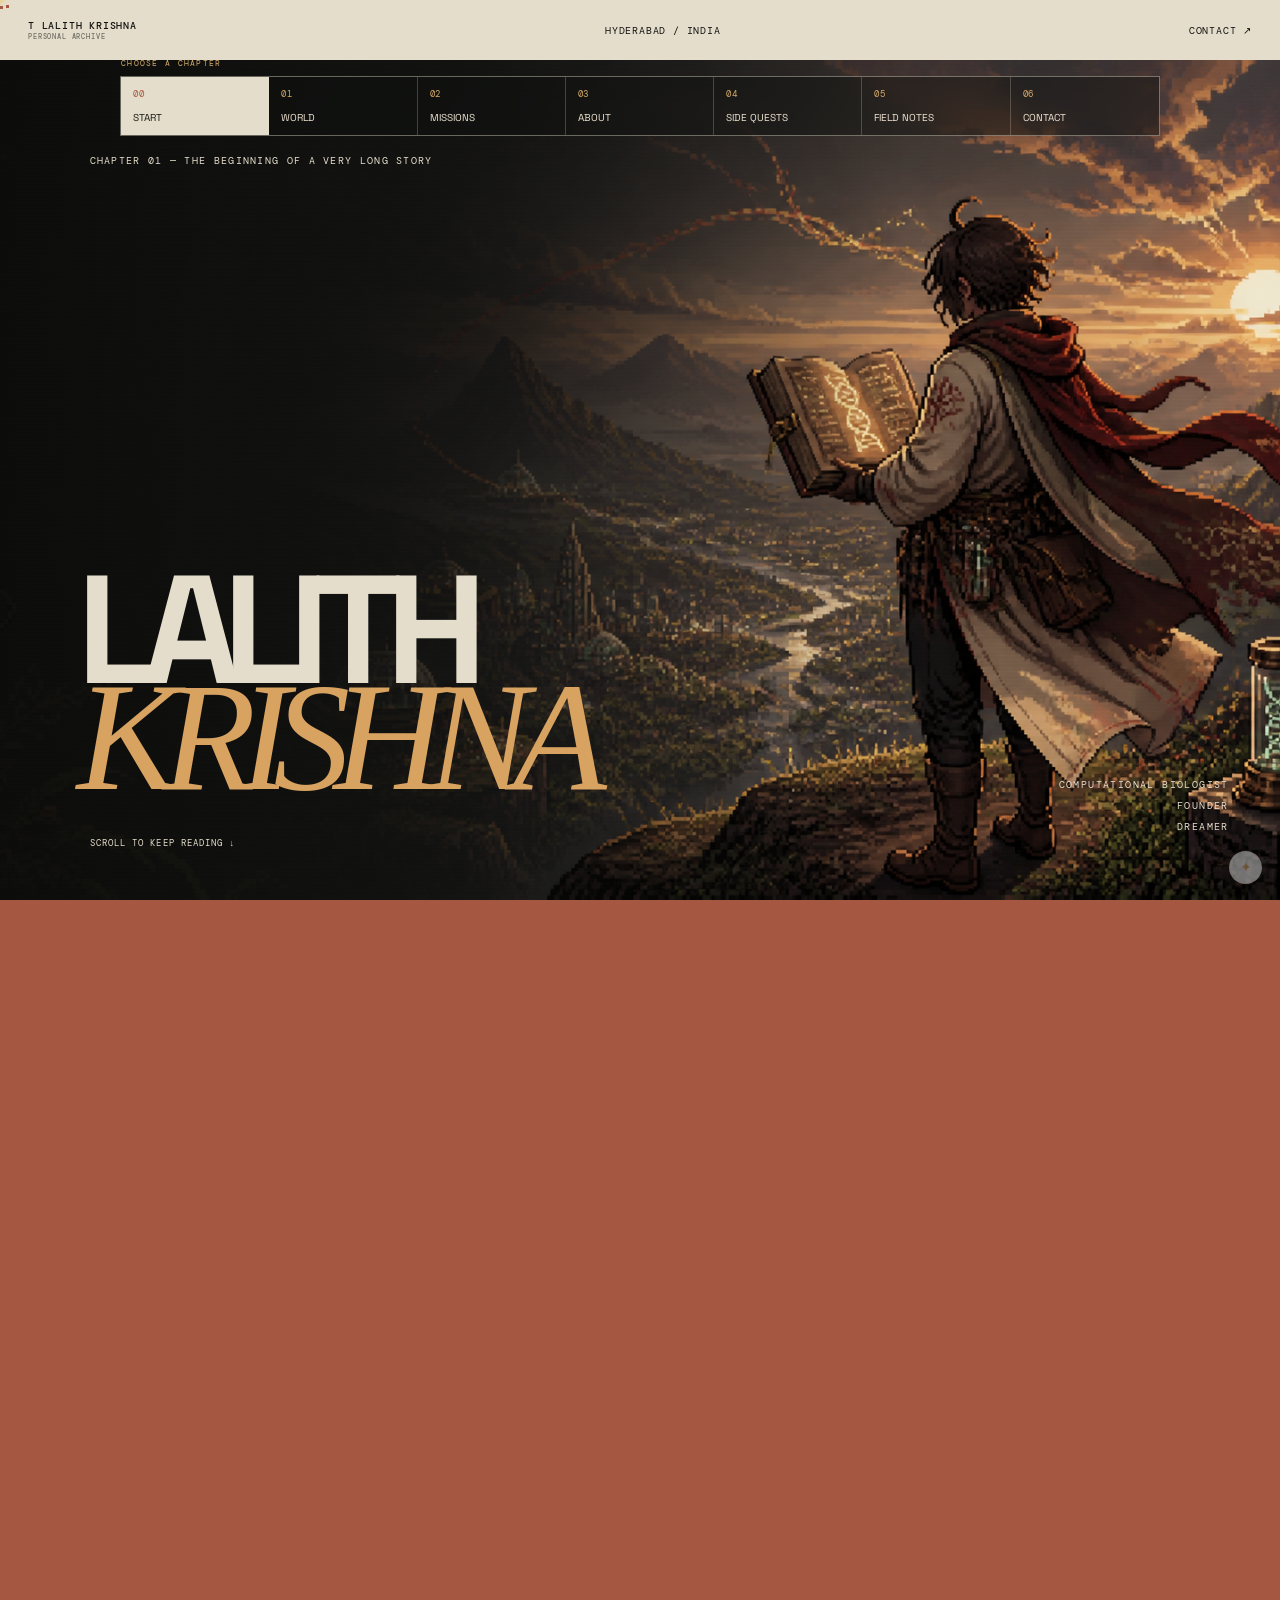
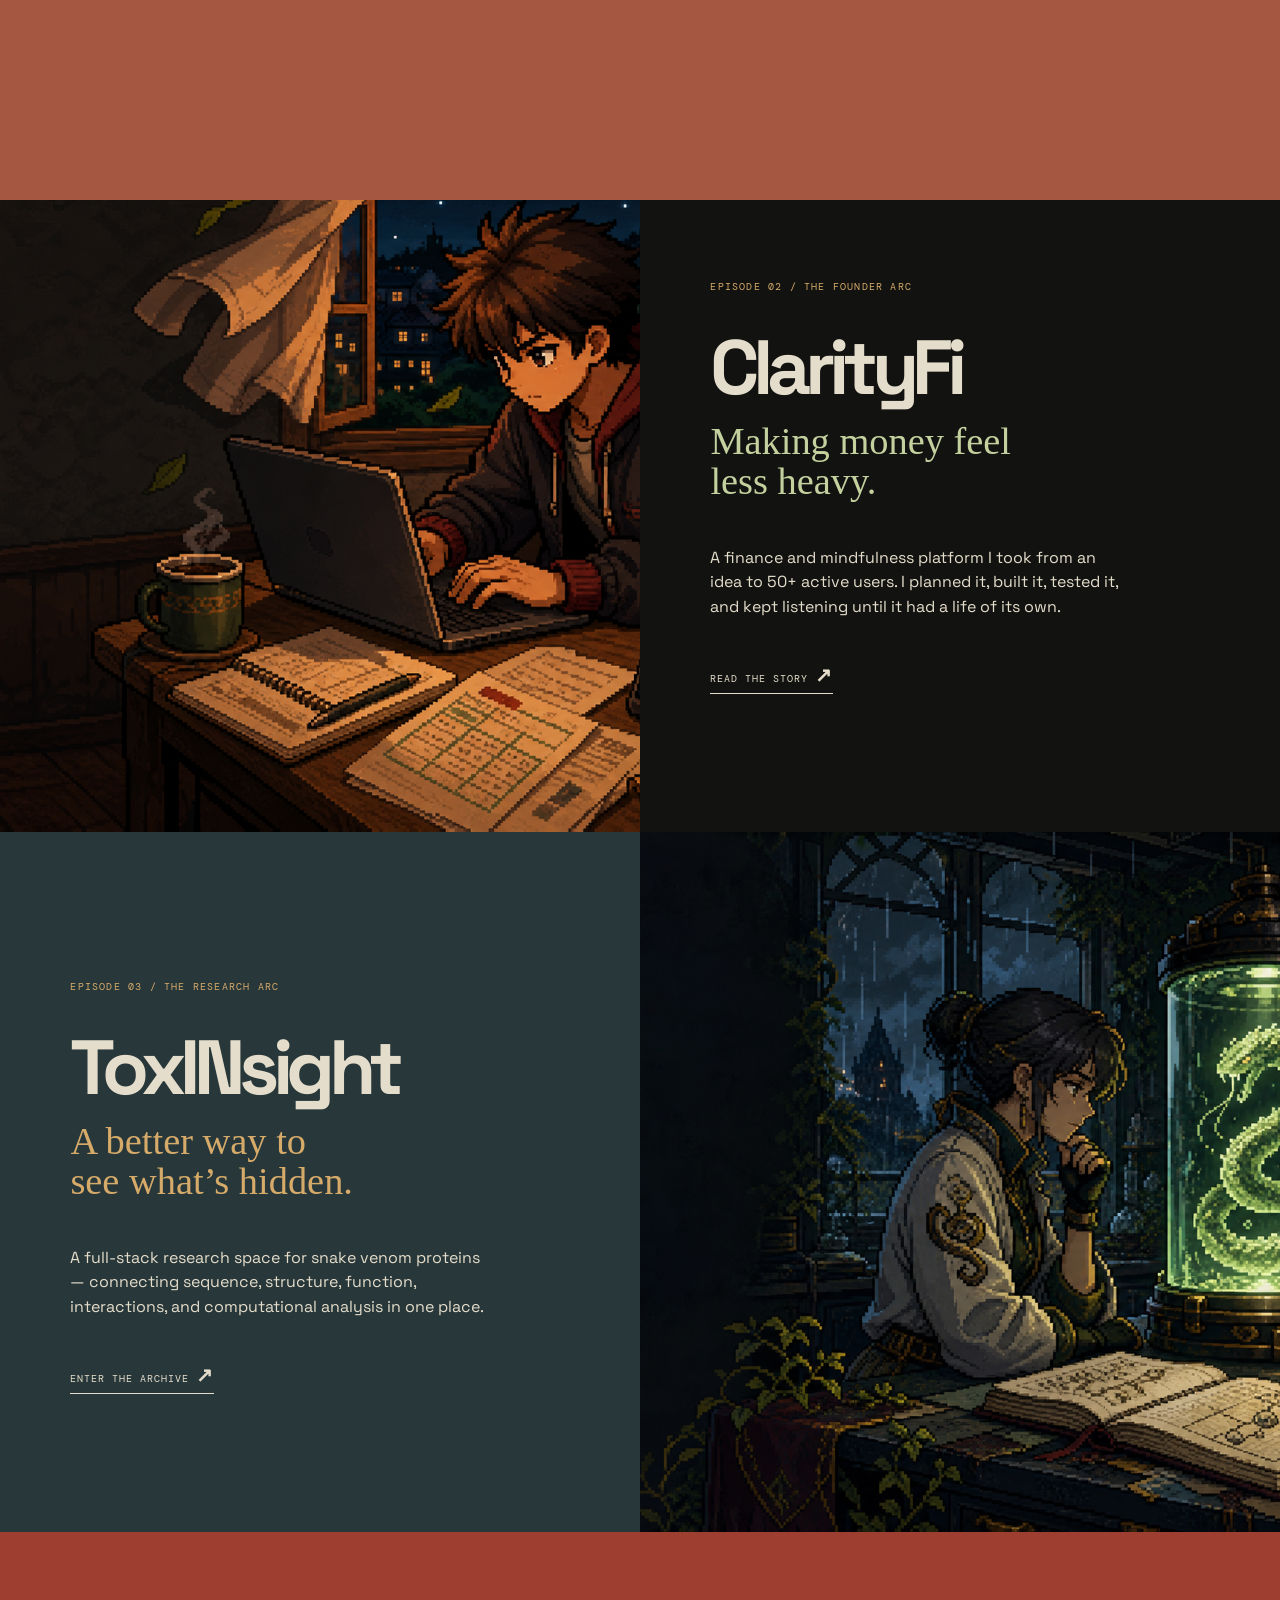
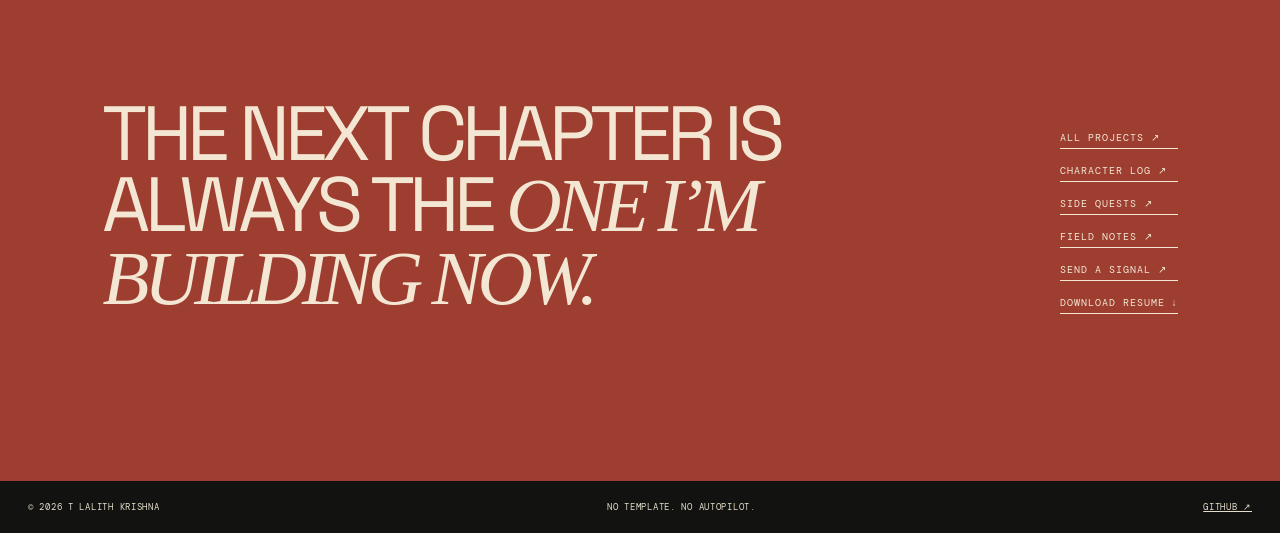
==== index.html @ 2e33f91f "Fix chapter rail and mobile hero alignment" ====
<!doctype html>
<html lang="en"><head><meta charset="UTF-8" /><meta name="viewport" content="width=device-width, initial-scale=1.0" /><meta name="description" content="T Lalith Krishna — computational biologist and founder" /><title>T Lalith Krishna — Opening Credits</title><link rel="preconnect" href="https://fonts.googleapis.com"><link rel="preconnect" href="https://fonts.gstatic.com" crossorigin><link href="https://fonts.googleapis.com/css2?family=DM+Mono:wght@400;500&family=Space+Grotesk:wght@400;600;700&display=swap" rel="stylesheet"><link rel="stylesheet" href="cinema.css" /><link rel="stylesheet" href="experience.css" /><link rel="stylesheet" href="signal-cursor.css" /><link rel="stylesheet" href="chapter-rail.css" /><link rel="stylesheet" href="chapter-rail-world.css" /><link rel="stylesheet" href="alignment-fix.css" /></head><body>
<header class="top"><a href="index.html" class="name">T LALITH KRISHNA<span>PERSONAL ARCHIVE</span></a><p>HYDERABAD / INDIA</p><a href="mailto:lalithkrishna747@gmail.com">CONTACT ↗</a></header><nav class="chapter-rail" aria-label="Portfolio chapters"><a class="active" href="index.html"><b>00</b><span>START</span></a><a href="world.html"><b>01</b><span>WORLD</span></a><a href="projects.html"><b>02</b><span>MISSIONS</span></a><a href="about.html"><b>03</b><span>ABOUT</span></a><a href="sidequests.html"><b>04</b><span>SIDE QUESTS</span></a><a href="field-notes.html"><b>05</b><span>FIELD NOTES</span></a><a href="contact.html"><b>06</b><span>CONTACT</span></a></nav>
<main><section class="opening"><div class="opening-image"></div><div class="grain"></div><p class="chapter">CHAPTER 01 — THE BEGINNING OF A VERY LONG STORY</p><h1>LALITH<br /><i>KRISHNA</i></h1><div class="hero-note"><span>COMPUTATIONAL BIOLOGIST</span><span>FOUNDER</span><span>DREAMER</span></div><p class="scroll">SCROLL TO KEEP READING ↓</p></section>
<section class="statement"><p class="side">THE PLOT</p><h2>I build things for<br /><i>questions that won’t<br />leave me alone.</i></h2><p class="statement-copy">Some of those questions live in a lab. Some become products. All of them start the same way: with enough curiosity to follow the thread.</p><span class="big-mark">01</span></section>
<section class="episode founder"><div class="episode-art"></div><div class="episode-copy"><p>EPISODE 02 / THE FOUNDER ARC</p><h2>ClarityFi</h2><h3>Making money feel<br />less heavy.</h3><p>A finance and mindfulness platform I took from an idea to 50+ active users. I planned it, built it, tested it, and kept listening until it had a life of its own.</p><a href="projects.html#clarityfi">READ THE STORY <b>↗</b></a></div></section>
<section class="episode research"><div class="episode-copy"><p>EPISODE 03 / THE RESEARCH ARC</p><h2>ToxINsight</h2><h3>A better way to<br />see what’s hidden.</h3><p>A full-stack research space for snake venom proteins — connecting sequence, structure, function, interactions, and computational analysis in one place.</p><a href="projects.html#toxinsight">ENTER THE ARCHIVE <b>↗</b></a></div><div class="episode-art"></div></section>
<section class="end-card"><p>THE NEXT CHAPTER IS<br />ALWAYS THE <i>ONE I’M<br />BUILDING NOW.</i></p><div><a href="projects.html">ALL PROJECTS ↗</a><a href="about.html">CHARACTER LOG ↗</a><a href="sidequests.html">SIDE QUESTS ↗</a><a href="field-notes.html">FIELD NOTES ↗</a><a href="contact.html">SEND A SIGNAL ↗</a><a href="resume.pdf" download>DOWNLOAD RESUME ↓</a></div></section>
</main><footer><span>© 2026 T LALITH KRISHNA</span><span>NO TEMPLATE. NO AUTOPILOT.</span><a href="https://github.com/lalith747" target="_blank" rel="noreferrer">GITHUB ↗</a></footer><script src="experience.js"></script><script src="signal-cursor.js"></script><script src="command.js"></script></body></html>
---- cinema.css ----
:root{--black:#121311;--cream:#e5ddcb;--red:#9d3e31;--moss:#7e9365}*{box-sizing:border-box}html{scroll-behavior:smooth}body{margin:0;background:var(--cream);color:var(--black);font-family:"Space Grotesk",sans-serif}.top{height:60px;padding:0 28px;display:flex;align-items:center;justify-content:space-between;background:var(--cream);font:10px "DM Mono";letter-spacing:.08em}.top a{color:inherit;text-decoration:none}.name{font-weight:500}.name span{display:block;font-size:7px;letter-spacing:.12em;opacity:.55}.opening{height:calc(100vh - 60px);min-height:620px;position:relative;isolation:isolate;overflow:hidden;background:var(--black);color:var(--cream)}.opening-image{position:absolute;inset:0;background:linear-gradient(90deg,rgba(11,12,10,.9) 0%,rgba(11,12,10,.58) 35%,transparent 71%),url("assets/anime-bio-quest.png") center/cover no-repeat;animation:slowZoom 20s ease-out both}.grain{position:absolute;inset:0;opacity:.26;background:repeating-linear-gradient(0deg,rgba(255,255,255,.06) 0 1px,transparent 1px 4px);mix-blend-mode:overlay}.chapter,.opening h1,.hero-note,.scroll{position:absolute;z-index:1}.chapter{top:10%;left:7%;font:10px "DM Mono";letter-spacing:.13em}.opening h1{left:6%;bottom:13%;font-size:clamp(75px,12vw,190px);line-height:.69;letter-spacing:-.11em;margin:0}.opening h1 i{font-family:Georgia,serif;font-weight:400;color:#d8a260}.hero-note{right:4%;bottom:8%;display:flex;flex-direction:column;gap:8px;text-align:right;font:10px "DM Mono";letter-spacing:.14em}.scroll{left:7%;bottom:5%;font:9px "DM Mono";letter-spacing:.12em;animation:bob 2.5s ease-in-out infinite}.statement{padding:18vw 11% 15vw;position:relative;min-height:80vh;overflow:hidden}.side{position:absolute;top:14%;left:3%;font:10px "DM Mono";letter-spacing:.12em;writing-mode:vertical-rl}.statement h2{font-size:clamp(40px,7vw,104px);line-height:.92;letter-spacing:-.08em;margin:0;max-width:1050px}.statement h2 i{font-family:Georgia,serif;font-weight:400;color:var(--red)}.statement-copy{margin:55px 0 0 45%;max-width:380px;font-size:17px;line-height:1.55}.big-mark{position:absolute;right:-3%;bottom:-12%;font:35vw Georgia,serif;color:rgba(157,62,49,.12)}.episode{display:grid;grid-template-columns:1fr 1fr;min-height:700px;background:var(--black);color:var(--cream)}.episode-art{min-height:500px;background-position:center;background-size:cover}.founder .episode-art{background-image:url("assets/clarityfi-pixel-story.png")}.research .episode-art{background-image:url("assets/toxinsight-pixel-lab.png")}.episode-copy{padding:10vw 11%;display:flex;flex-direction:column;justify-content:center}.episode-copy>p:first-child{font:10px "DM Mono";letter-spacing:.12em;color:#d6aa69}.episode-copy h2{font-size:clamp(45px,6vw,82px);letter-spacing:-.08em;margin:15px 0 5px}.episode-copy h3{font:400 clamp(24px,3vw,42px)/1.05 Georgia,serif;color:#c4d19f;margin:0 0 28px}.episode-copy>p:not(:first-child){max-width:420px;line-height:1.55}.episode-copy a{margin-top:26px;color:inherit;text-decoration:none;border-bottom:1px solid;align-self:flex-start;font:10px "DM Mono";letter-spacing:.1em;padding-bottom:5px}.episode-copy a b{font-size:20px}.research{background:#28383a}.research h3{color:#d6aa69}.end-card{padding:13vw 8%;background:var(--red);color:#f3e7d3;display:flex;justify-content:space-between;align-items:end}.end-card>p{font-size:clamp(35px,6vw,85px);line-height:.92;letter-spacing:-.07em;margin:0}.end-card i{font-family:Georgia,serif;font-weight:400}.end-card div{display:flex;flex-direction:column;gap:15px;font:10px "DM Mono";letter-spacing:.1em}.end-card a{color:inherit;text-decoration:none;border-bottom:1px solid;padding-bottom:4px}footer{padding:20px 28px;background:var(--black);color:var(--cream);display:flex;justify-content:space-between;font:9px "DM Mono";letter-spacing:.08em}footer a{color:inherit}@keyframes slowZoom{from{transform:scale(1.08)}to{transform:scale(1)}}@keyframes bob{50%{transform:translateY(8px)}}@media(max-width:700px){.top{padding:0 16px}.top p{display:none}.opening{min-height:570px}.opening-image{background-position:62% center}.chapter{top:8%;left:7%;max-width:220px;line-height:1.5}.opening h1{left:7%;bottom:19%;font-size:64px}.hero-note{left:7%;right:auto;bottom:9%;text-align:left}.scroll{display:none}.statement{padding:28vw 12% 24vw}.side{display:none}.statement-copy{margin:35px 0 0;font-size:15px}.episode{grid-template-columns:1fr}.episode.research .episode-art{grid-row:1}.episode-copy{padding:18vw 11%;min-height:450px}.episode-art{min-height:350px}.end-card{padding:20vw 11%;display:block}.end-card div{margin-top:50px}footer{gap:12px;flex-wrap:wrap;padding:20px 16px}}
---- experience.css ----
.page-enter{position:fixed;inset:0;background:#111411;color:#e9dfca;z-index:9999;display:grid;place-items:center;transition:opacity .6s ease,visibility .6s}.page-enter.done{opacity:0;visibility:hidden}.loader-copy{font:11px "DM Mono";letter-spacing:.14em;text-align:center}.loader-copy b{display:block;font:clamp(38px,6vw,80px)/1 Georgia;margin:16px;color:#d6aa69}.loader-bar{width:180px;height:2px;background:#3d463a;margin:24px auto;overflow:hidden}.loader-bar i{display:block;width:45%;height:100%;background:#d6aa69;animation:load 1.1s ease-in-out infinite}@keyframes load{from{transform:translateX(-110%)}to{transform:translateX(340%)}}.page-leave{position:fixed;inset:0;background:#a55742;z-index:9998;transform:translateY(100%);transition:transform .55s cubic-bezier(.7,0,.3,1)}.page-leave.go{transform:translateY(0)}.secret-glyph{position:fixed;right:18px;bottom:16px;width:33px;height:33px;border:1px solid rgba(229,221,203,.6);border-radius:50%;display:grid;place-items:center;font:14px Georgia;color:#d6aa69;z-index:30;opacity:.45;cursor:pointer}.hidden-route{position:fixed;inset:0;z-index:9980;background:rgba(15,18,14,.96);color:#eee3d1;display:none;place-items:center;text-align:center;padding:25px}.hidden-route.open{display:grid}.hidden-route p{font:10px "DM Mono";letter-spacing:.12em;color:#d6aa69}.hidden-route h2{font-size:clamp(36px,7vw,100px);letter-spacing:-.08em;margin:20px 0}.hidden-route a{color:inherit;font:11px "DM Mono";letter-spacing:.1em}
---- signal-cursor.css ----
@media(min-width:760px){html,body,body *{cursor:none!important}.signal-cursor{position:fixed;width:18px;height:18px;left:0;top:0;z-index:10050;pointer-events:none;transform:translate(-50%,-50%);transition:width .18s,height .18s}.signal-cursor b{position:absolute;left:50%;top:50%;width:7px;height:7px;background:#e8d49d;transform:translate(-50%,-50%) rotate(45deg);box-shadow:0 0 9px rgba(232,212,157,.7)}.signal-cursor i{position:absolute;width:3px;height:3px;background:#a55742;animation:orbit 1.8s linear infinite}.signal-cursor i:nth-child(2){top:0;left:50%}.signal-cursor i:nth-child(3){bottom:1px;right:0;animation-delay:-.45s}.signal-cursor i:nth-child(4){bottom:0;left:50%;animation-delay:-.9s}.signal-cursor i:nth-child(5){top:50%;left:0;animation-delay:-1.35s}.signal-cursor.link{width:38px;height:38px}.signal-cursor.link b{background:#a55742;box-shadow:0 0 14px rgba(165,87,66,.8)}.signal-trail{position:fixed;width:3px;height:3px;background:#d6aa69;pointer-events:none;z-index:10049;transform:translate(-50%,-50%);animation:fade .45s linear forwards}@keyframes orbit{50%{transform:translate(5px,5px) rotate(180deg);background:#e8d49d}}@keyframes fade{to{opacity:0;transform:translate(-50%,-50%) scale(3)}}}
---- chapter-rail.css ----
.chapter-rail{position:absolute;z-index:10;top:76px;left:50%;transform:translateX(-50%);width:min(920px,88vw);display:grid;grid-template-columns:repeat(6,1fr);border:1px solid rgba(229,221,203,.42);background:rgba(16,18,15,.48);backdrop-filter:blur(12px)}.chapter-rail a{min-height:58px;padding:11px 12px;color:#eee3d1;text-decoration:none;border-right:1px solid rgba(229,221,203,.24);font:9px "DM Mono";letter-spacing:.07em;display:flex;flex-direction:column;justify-content:space-between;transition:background .2s,color .2s}.chapter-rail a:last-child{border-right:0}.chapter-rail b{font-weight:400;color:#d6aa69}.chapter-rail span{font:10px "Space Grotesk";letter-spacing:0}.chapter-rail a:hover,.chapter-rail a.active{background:#e5ddcb;color:#171916}.chapter-rail a:hover b,.chapter-rail a.active b{color:#a55742}.chapter-rail:before{content:"CHOOSE A CHAPTER";position:absolute;top:-19px;left:0;font:8px "DM Mono";letter-spacing:.16em;color:#d6aa69}@media(max-width:720px){.chapter-rail{position:relative;top:auto;left:auto;transform:none;width:100%;grid-template-columns:repeat(3,1fr);background:#151813;border-left:0;border-right:0}.chapter-rail:before{display:none}.chapter-rail a{min-height:52px;padding:9px;border-bottom:1px solid rgba(229,221,203,.24)}.chapter-rail span{font-size:9px}}
---- chapter-rail-world.css ----
.chapter-rail{width:min(1040px,91vw);grid-template-columns:repeat(7,1fr)}
@media(max-width:720px){.chapter-rail{grid-template-columns:repeat(3,1fr)}}
---- alignment-fix.css ----
/* Keeps the chapter rail and opening composition intentional at every width. */
@media(max-width:720px){.chapter-rail{grid-template-columns:repeat(3,1fr)}.chapter-rail a:last-child{grid-column:span 3;text-align:center;align-items:center;min-height:46px}.opening{height:calc(100vh - 216px);min-height:620px}.opening h1{bottom:13%;font-size:clamp(56px,17vw,74px);line-height:.72}.hero-note{bottom:4%;gap:4px}.chapter{top:11%}}
@media(min-width:721px) and (max-width:1100px){.chapter-rail{width:94vw}.chapter-rail a{padding:10px 8px}.chapter-rail span{font-size:9px}}
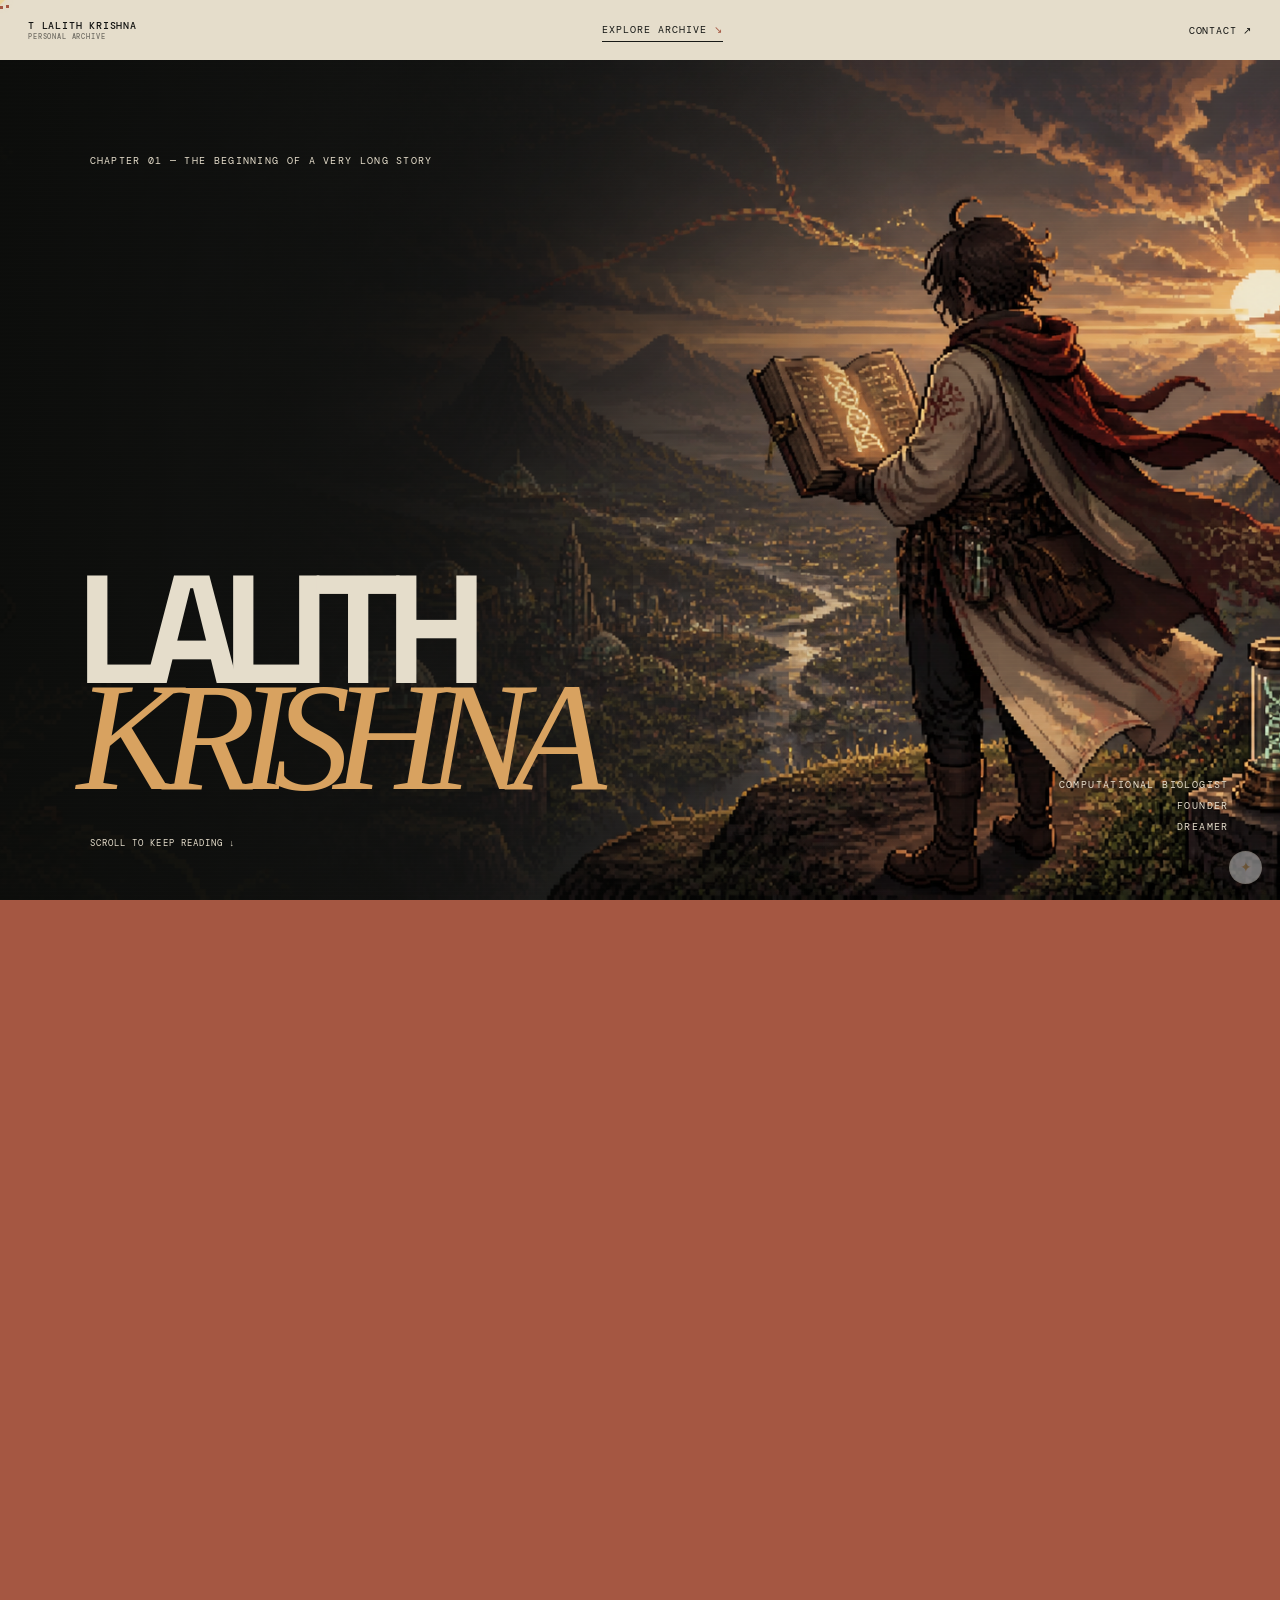
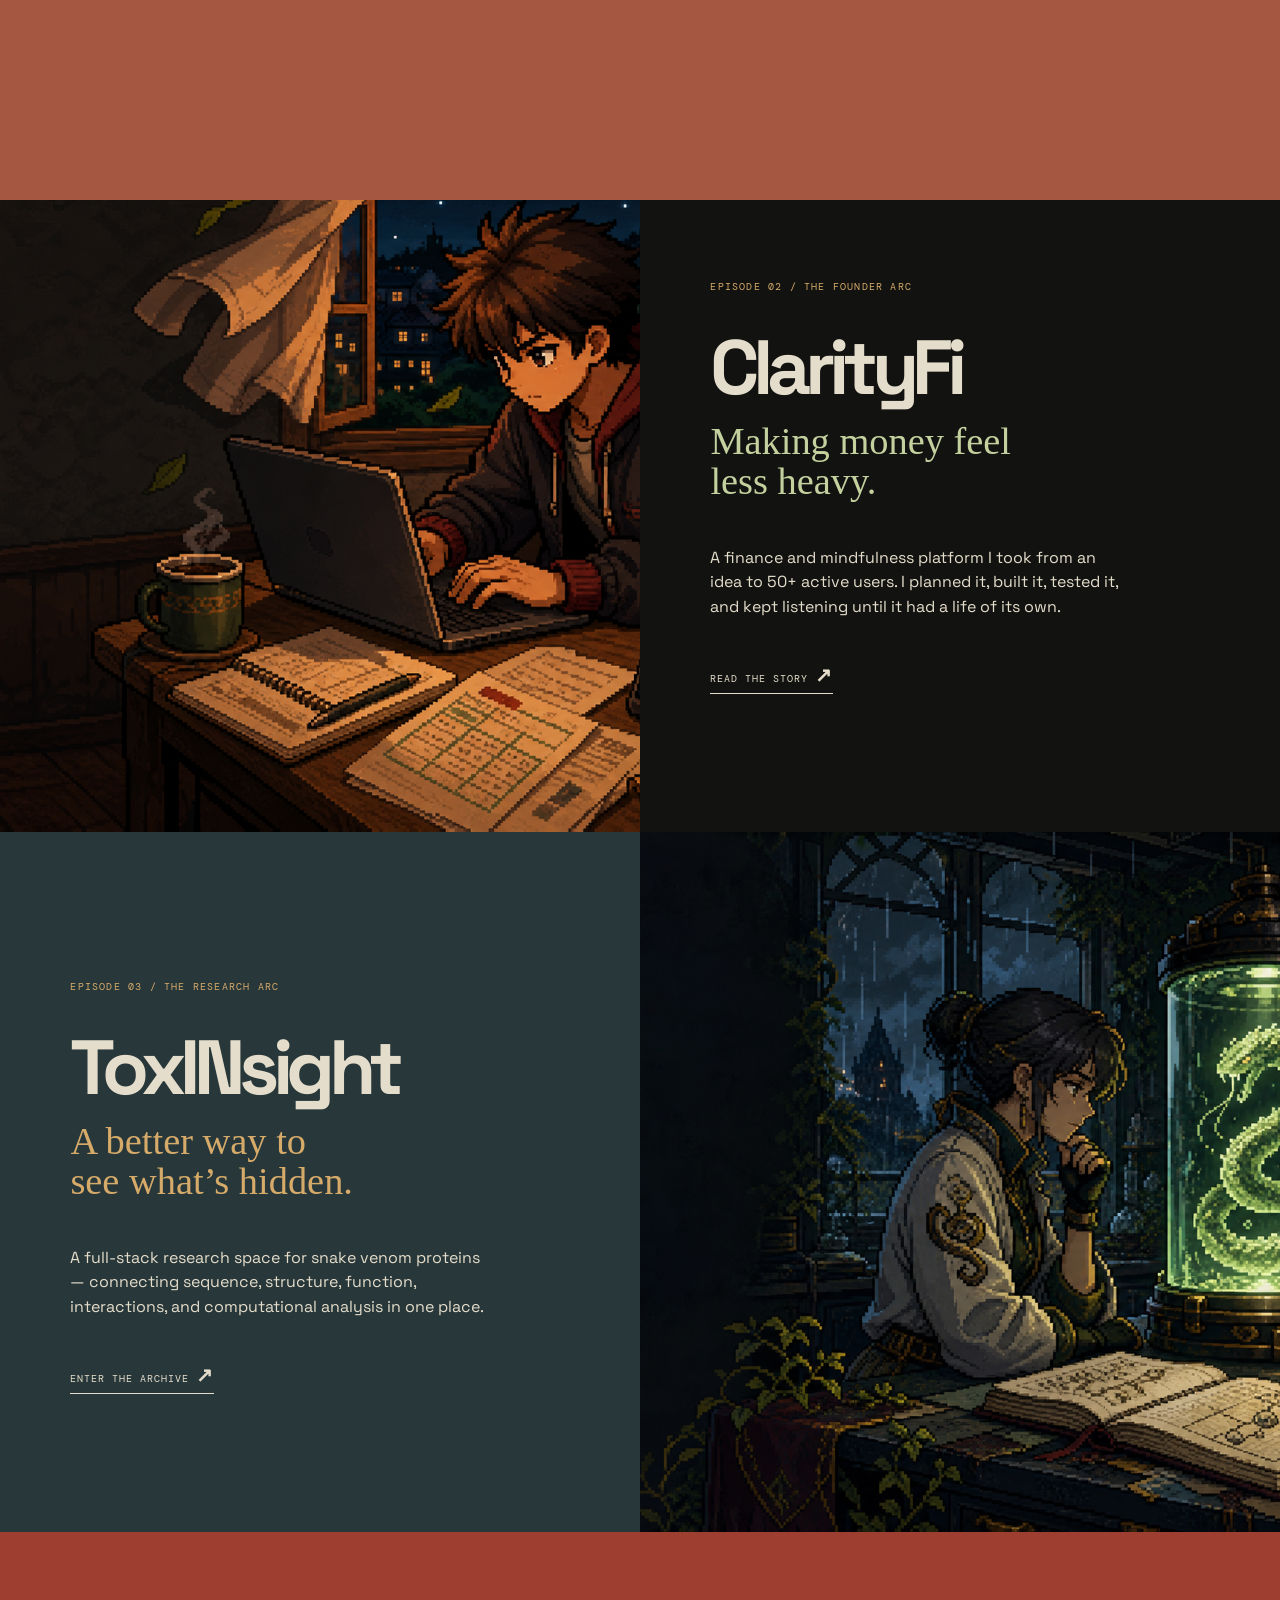
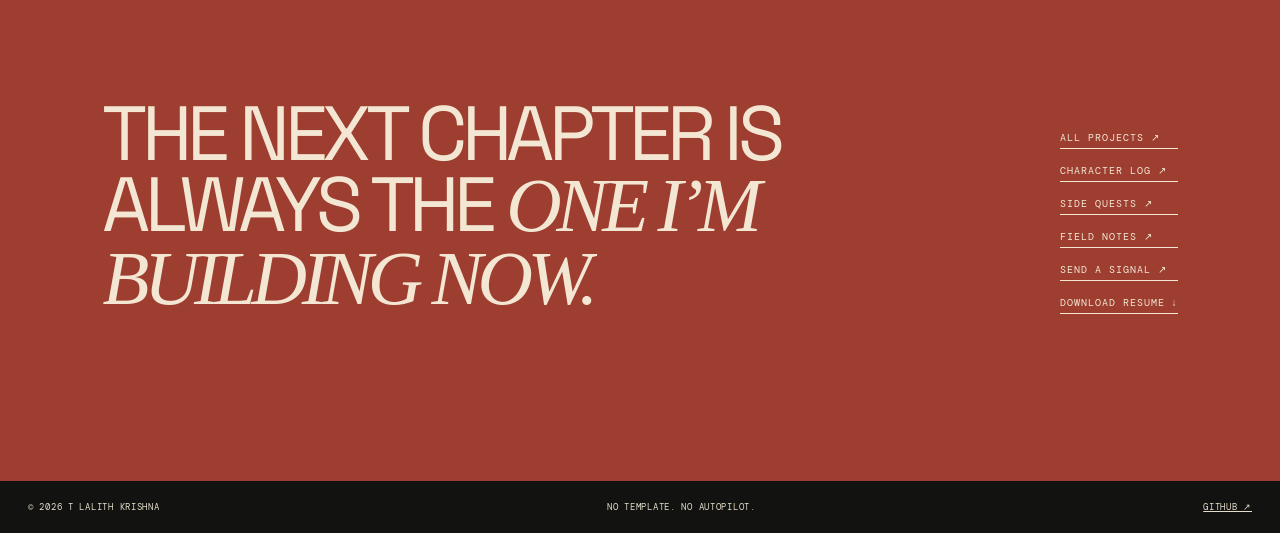
==== commit f1632585: "Replace crowded chapter rail with archive menu" ====
--- a/index.html
+++ b/index.html
@@ -1,6 +1,6 @@
 <!doctype html>
-<html lang="en"><head><meta charset="UTF-8" /><meta name="viewport" content="width=device-width, initial-scale=1.0" /><meta name="description" content="T Lalith Krishna — computational biologist and founder" /><title>T Lalith Krishna — Opening Credits</title><link rel="preconnect" href="https://fonts.googleapis.com"><link rel="preconnect" href="https://fonts.gstatic.com" crossorigin><link href="https://fonts.googleapis.com/css2?family=DM+Mono:wght@400;500&family=Space+Grotesk:wght@400;600;700&display=swap" rel="stylesheet"><link rel="stylesheet" href="cinema.css" /><link rel="stylesheet" href="experience.css" /><link rel="stylesheet" href="signal-cursor.css" /><link rel="stylesheet" href="chapter-rail.css" /><link rel="stylesheet" href="chapter-rail-world.css" /><link rel="stylesheet" href="alignment-fix.css" /></head><body>
-<header class="top"><a href="index.html" class="name">T LALITH KRISHNA<span>PERSONAL ARCHIVE</span></a><p>HYDERABAD / INDIA</p><a href="mailto:lalithkrishna747@gmail.com">CONTACT ↗</a></header><nav class="chapter-rail" aria-label="Portfolio chapters"><a class="active" href="index.html"><b>00</b><span>START</span></a><a href="world.html"><b>01</b><span>WORLD</span></a><a href="projects.html"><b>02</b><span>MISSIONS</span></a><a href="about.html"><b>03</b><span>ABOUT</span></a><a href="sidequests.html"><b>04</b><span>SIDE QUESTS</span></a><a href="field-notes.html"><b>05</b><span>FIELD NOTES</span></a><a href="contact.html"><b>06</b><span>CONTACT</span></a></nav>
+<html lang="en"><head><meta charset="UTF-8" /><meta name="viewport" content="width=device-width, initial-scale=1.0" /><meta name="description" content="T Lalith Krishna — computational biologist and founder" /><title>T Lalith Krishna — Opening Credits</title><link rel="preconnect" href="https://fonts.googleapis.com"><link rel="preconnect" href="https://fonts.gstatic.com" crossorigin><link href="https://fonts.googleapis.com/css2?family=DM+Mono:wght@400;500&family=Space+Grotesk:wght@400;600;700&display=swap" rel="stylesheet"><link rel="stylesheet" href="cinema.css" /><link rel="stylesheet" href="experience.css" /><link rel="stylesheet" href="signal-cursor.css" /><link rel="stylesheet" href="chapter-menu.css" /></head><body>
+<header class="top"><a href="index.html" class="name">T LALITH KRISHNA<span>PERSONAL ARCHIVE</span></a><details class="chapter-menu"><summary>EXPLORE ARCHIVE</summary><nav aria-label="Portfolio chapters"><a href="world.html"><b>01</b> WORLD</a><a href="projects.html"><b>02</b> MISSIONS</a><a href="about.html"><b>03</b> ABOUT</a><a href="sidequests.html"><b>04</b> SIDE QUESTS</a><a href="field-notes.html"><b>05</b> FIELD NOTES</a><a href="contact.html"><b>06</b> CONTACT</a></nav></details><a href="mailto:lalithkrishna747@gmail.com">CONTACT ↗</a></header>
 <main><section class="opening"><div class="opening-image"></div><div class="grain"></div><p class="chapter">CHAPTER 01 — THE BEGINNING OF A VERY LONG STORY</p><h1>LALITH<br /><i>KRISHNA</i></h1><div class="hero-note"><span>COMPUTATIONAL BIOLOGIST</span><span>FOUNDER</span><span>DREAMER</span></div><p class="scroll">SCROLL TO KEEP READING ↓</p></section>
 <section class="statement"><p class="side">THE PLOT</p><h2>I build things for<br /><i>questions that won’t<br />leave me alone.</i></h2><p class="statement-copy">Some of those questions live in a lab. Some become products. All of them start the same way: with enough curiosity to follow the thread.</p><span class="big-mark">01</span></section>
 <section class="episode founder"><div class="episode-art"></div><div class="episode-copy"><p>EPISODE 02 / THE FOUNDER ARC</p><h2>ClarityFi</h2><h3>Making money feel<br />less heavy.</h3><p>A finance and mindfulness platform I took from an idea to 50+ active users. I planned it, built it, tested it, and kept listening until it had a life of its own.</p><a href="projects.html#clarityfi">READ THE STORY <b>↗</b></a></div></section>
--- a/chapter-menu.css
+++ b/chapter-menu.css
@@ -0,0 +1 @@
+.chapter-menu{position:relative;font:10px "DM Mono";letter-spacing:.1em;color:#171916}.chapter-menu summary{list-style:none;cursor:pointer;border-bottom:1px solid #171916;padding:5px 0}.chapter-menu summary::-webkit-details-marker{display:none}.chapter-menu summary:after{content:"  ↘";color:#a55742}.chapter-menu[open] summary:after{content:"  ↗"}.chapter-menu nav{position:absolute;top:32px;left:50%;transform:translateX(-50%);width:250px;background:#171916;color:#eee3d1;border:1px solid #d6aa69;box-shadow:10px 10px 0 #a55742;padding:8px;z-index:50}.chapter-menu nav a{display:flex;justify-content:space-between;color:inherit;text-decoration:none;padding:12px 10px;border-bottom:1px solid rgba(238,227,209,.15);font:10px "DM Mono";letter-spacing:.08em}.chapter-menu nav a:last-child{border:0}.chapter-menu nav a:hover{background:#e5ddcb;color:#171916}.chapter-menu nav b{font-weight:400;color:#d6aa69}@media(max-width:700px){.chapter-menu{font-size:8px}.chapter-menu nav{left:auto;right:-35px;transform:none;width:230px}}
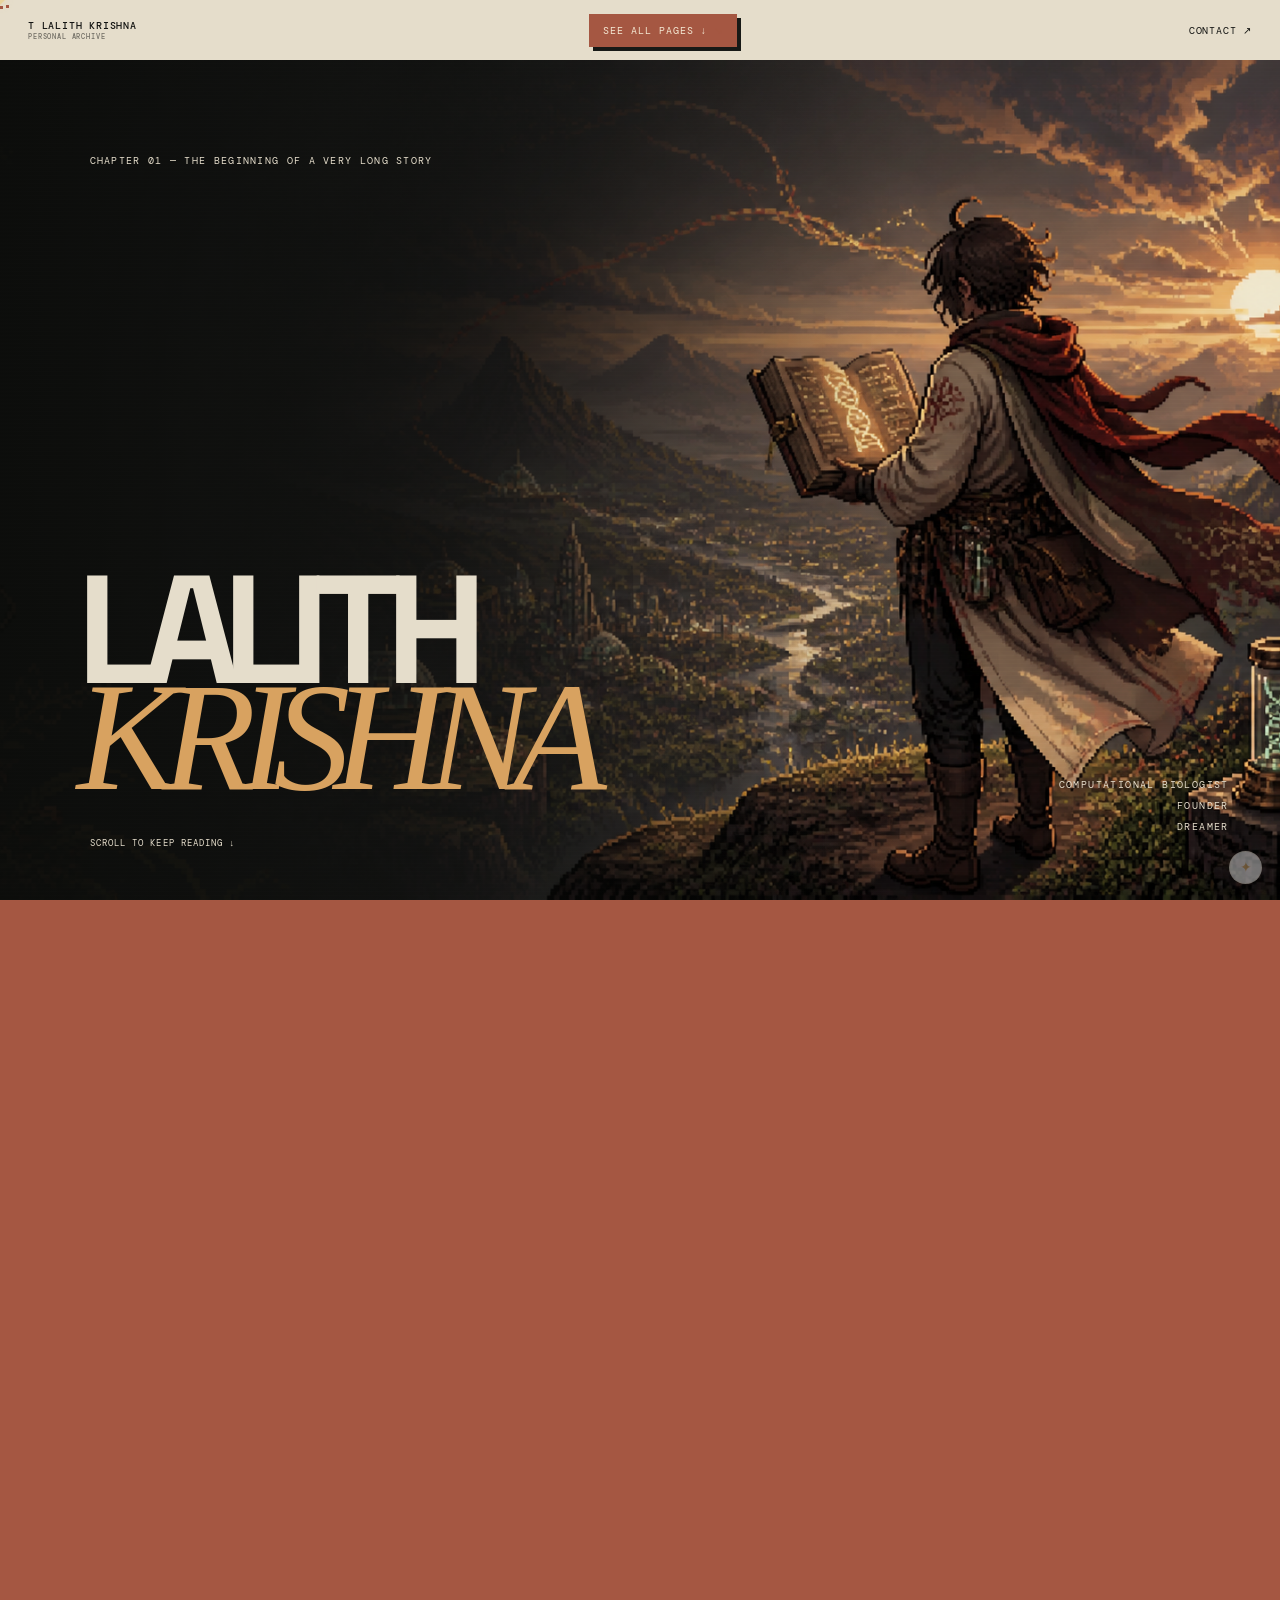
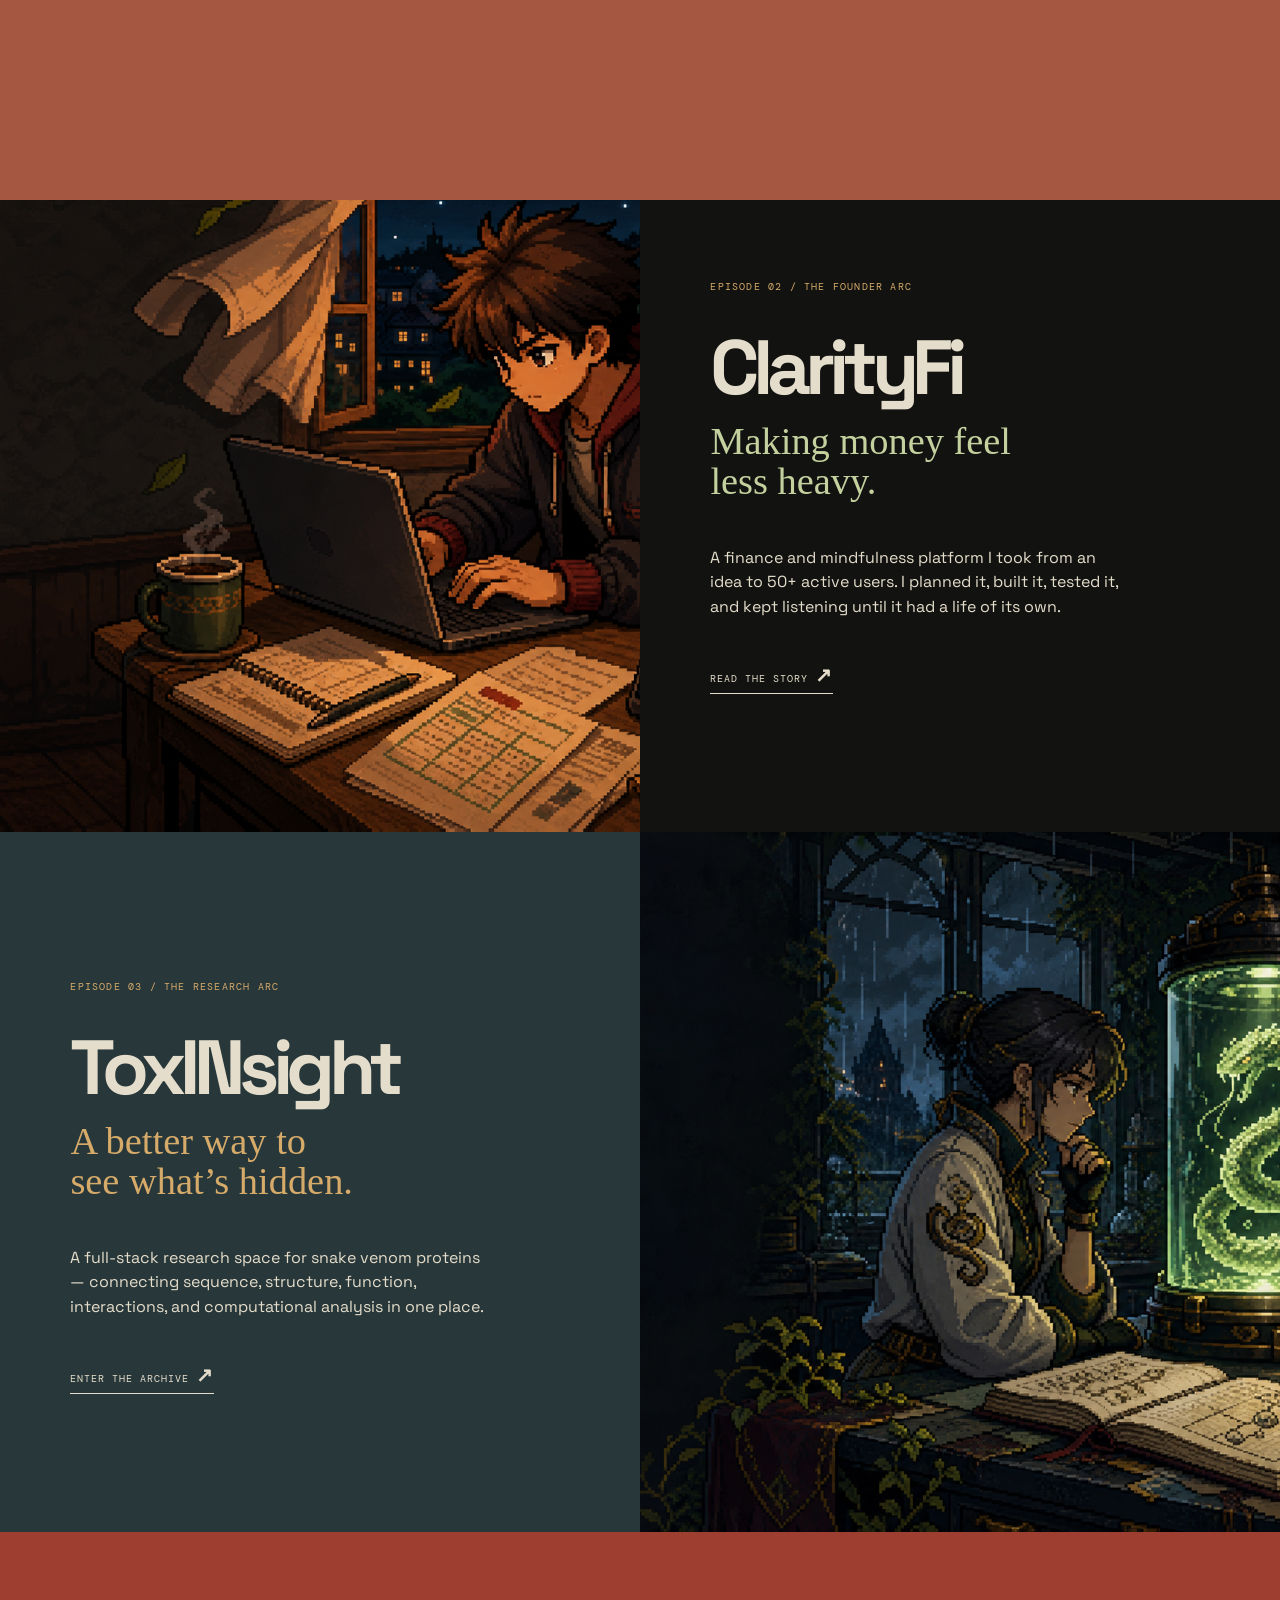
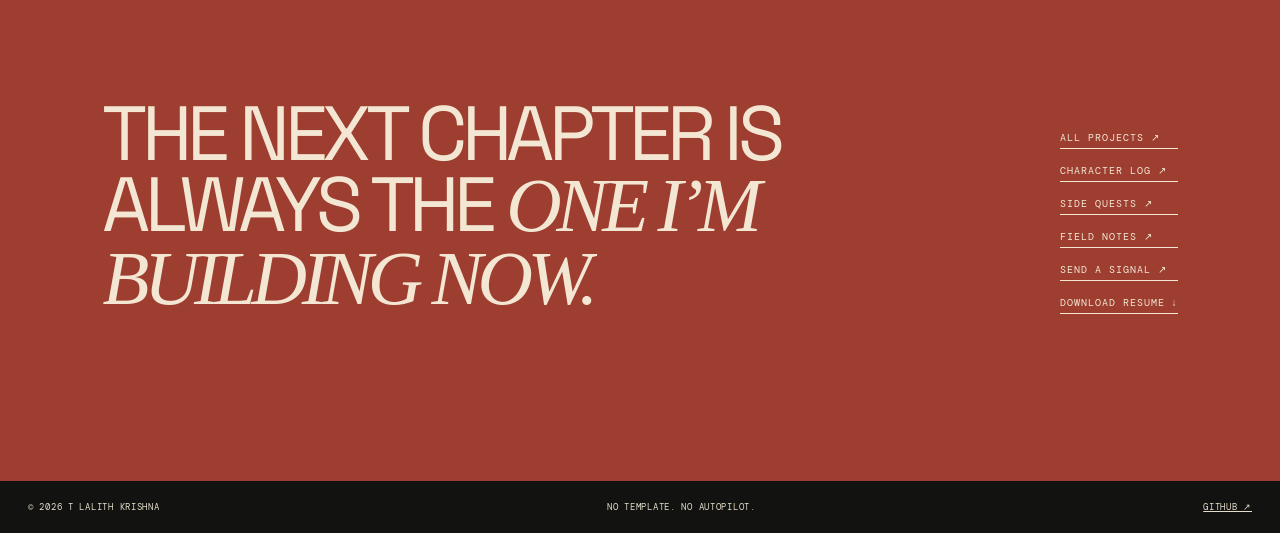
==== commit 626d0d88: "Make archive navigation obvious" ====
--- a/index.html
+++ b/index.html
@@ -1,6 +1,6 @@
 <!doctype html>
-<html lang="en"><head><meta charset="UTF-8" /><meta name="viewport" content="width=device-width, initial-scale=1.0" /><meta name="description" content="T Lalith Krishna — computational biologist and founder" /><title>T Lalith Krishna — Opening Credits</title><link rel="preconnect" href="https://fonts.googleapis.com"><link rel="preconnect" href="https://fonts.gstatic.com" crossorigin><link href="https://fonts.googleapis.com/css2?family=DM+Mono:wght@400;500&family=Space+Grotesk:wght@400;600;700&display=swap" rel="stylesheet"><link rel="stylesheet" href="cinema.css" /><link rel="stylesheet" href="experience.css" /><link rel="stylesheet" href="signal-cursor.css" /><link rel="stylesheet" href="chapter-menu.css" /></head><body>
-<header class="top"><a href="index.html" class="name">T LALITH KRISHNA<span>PERSONAL ARCHIVE</span></a><details class="chapter-menu"><summary>EXPLORE ARCHIVE</summary><nav aria-label="Portfolio chapters"><a href="world.html"><b>01</b> WORLD</a><a href="projects.html"><b>02</b> MISSIONS</a><a href="about.html"><b>03</b> ABOUT</a><a href="sidequests.html"><b>04</b> SIDE QUESTS</a><a href="field-notes.html"><b>05</b> FIELD NOTES</a><a href="contact.html"><b>06</b> CONTACT</a></nav></details><a href="mailto:lalithkrishna747@gmail.com">CONTACT ↗</a></header>
+<html lang="en"><head><meta charset="UTF-8" /><meta name="viewport" content="width=device-width, initial-scale=1.0" /><meta name="description" content="T Lalith Krishna — computational biologist and founder" /><title>T Lalith Krishna — Opening Credits</title><link rel="preconnect" href="https://fonts.googleapis.com"><link rel="preconnect" href="https://fonts.gstatic.com" crossorigin><link href="https://fonts.googleapis.com/css2?family=DM+Mono:wght@400;500&family=Space+Grotesk:wght@400;600;700&display=swap" rel="stylesheet"><link rel="stylesheet" href="cinema.css" /><link rel="stylesheet" href="experience.css" /><link rel="stylesheet" href="signal-cursor.css" /><link rel="stylesheet" href="chapter-menu.css" /><link rel="stylesheet" href="chapter-menu-highlight.css" /></head><body>
+<header class="top"><a href="index.html" class="name">T LALITH KRISHNA<span>PERSONAL ARCHIVE</span></a><details class="chapter-menu"><summary>SEE ALL PAGES ↓</summary><nav aria-label="Portfolio chapters"><a href="world.html"><b>01</b> WORLD</a><a href="projects.html"><b>02</b> MISSIONS</a><a href="about.html"><b>03</b> ABOUT</a><a href="sidequests.html"><b>04</b> SIDE QUESTS</a><a href="field-notes.html"><b>05</b> FIELD NOTES</a><a href="contact.html"><b>06</b> CONTACT</a></nav></details><a href="mailto:lalithkrishna747@gmail.com">CONTACT ↗</a></header>
 <main><section class="opening"><div class="opening-image"></div><div class="grain"></div><p class="chapter">CHAPTER 01 — THE BEGINNING OF A VERY LONG STORY</p><h1>LALITH<br /><i>KRISHNA</i></h1><div class="hero-note"><span>COMPUTATIONAL BIOLOGIST</span><span>FOUNDER</span><span>DREAMER</span></div><p class="scroll">SCROLL TO KEEP READING ↓</p></section>
 <section class="statement"><p class="side">THE PLOT</p><h2>I build things for<br /><i>questions that won’t<br />leave me alone.</i></h2><p class="statement-copy">Some of those questions live in a lab. Some become products. All of them start the same way: with enough curiosity to follow the thread.</p><span class="big-mark">01</span></section>
 <section class="episode founder"><div class="episode-art"></div><div class="episode-copy"><p>EPISODE 02 / THE FOUNDER ARC</p><h2>ClarityFi</h2><h3>Making money feel<br />less heavy.</h3><p>A finance and mindfulness platform I took from an idea to 50+ active users. I planned it, built it, tested it, and kept listening until it had a life of its own.</p><a href="projects.html#clarityfi">READ THE STORY <b>↗</b></a></div></section>
--- a/chapter-menu-highlight.css
+++ b/chapter-menu-highlight.css
@@ -0,0 +1 @@
+.chapter-menu summary{background:#a55742;color:#f5ead5;padding:10px 14px;box-shadow:4px 4px 0 #171916;animation:menuPulse 2.4s ease-in-out infinite;border:0!important}@keyframes menuPulse{50%{transform:translateY(-2px);box-shadow:6px 6px 0 #171916}}
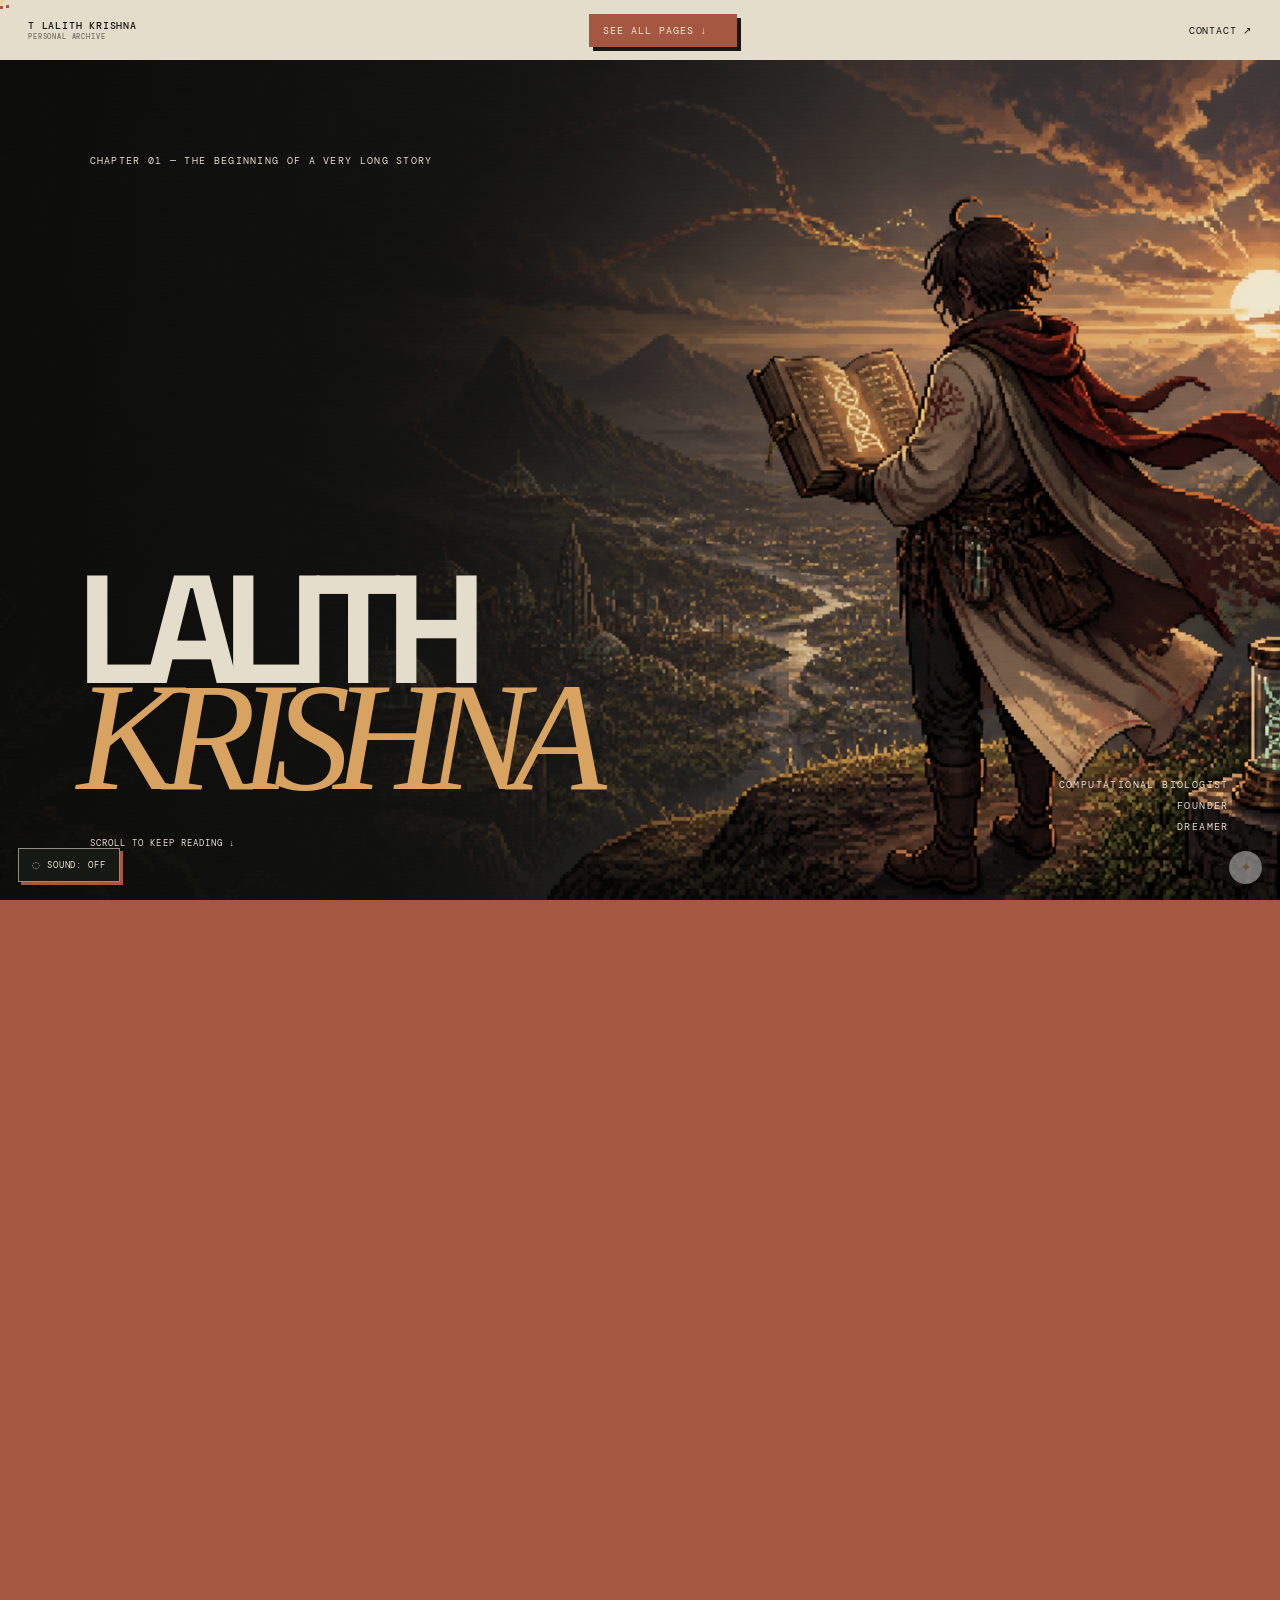
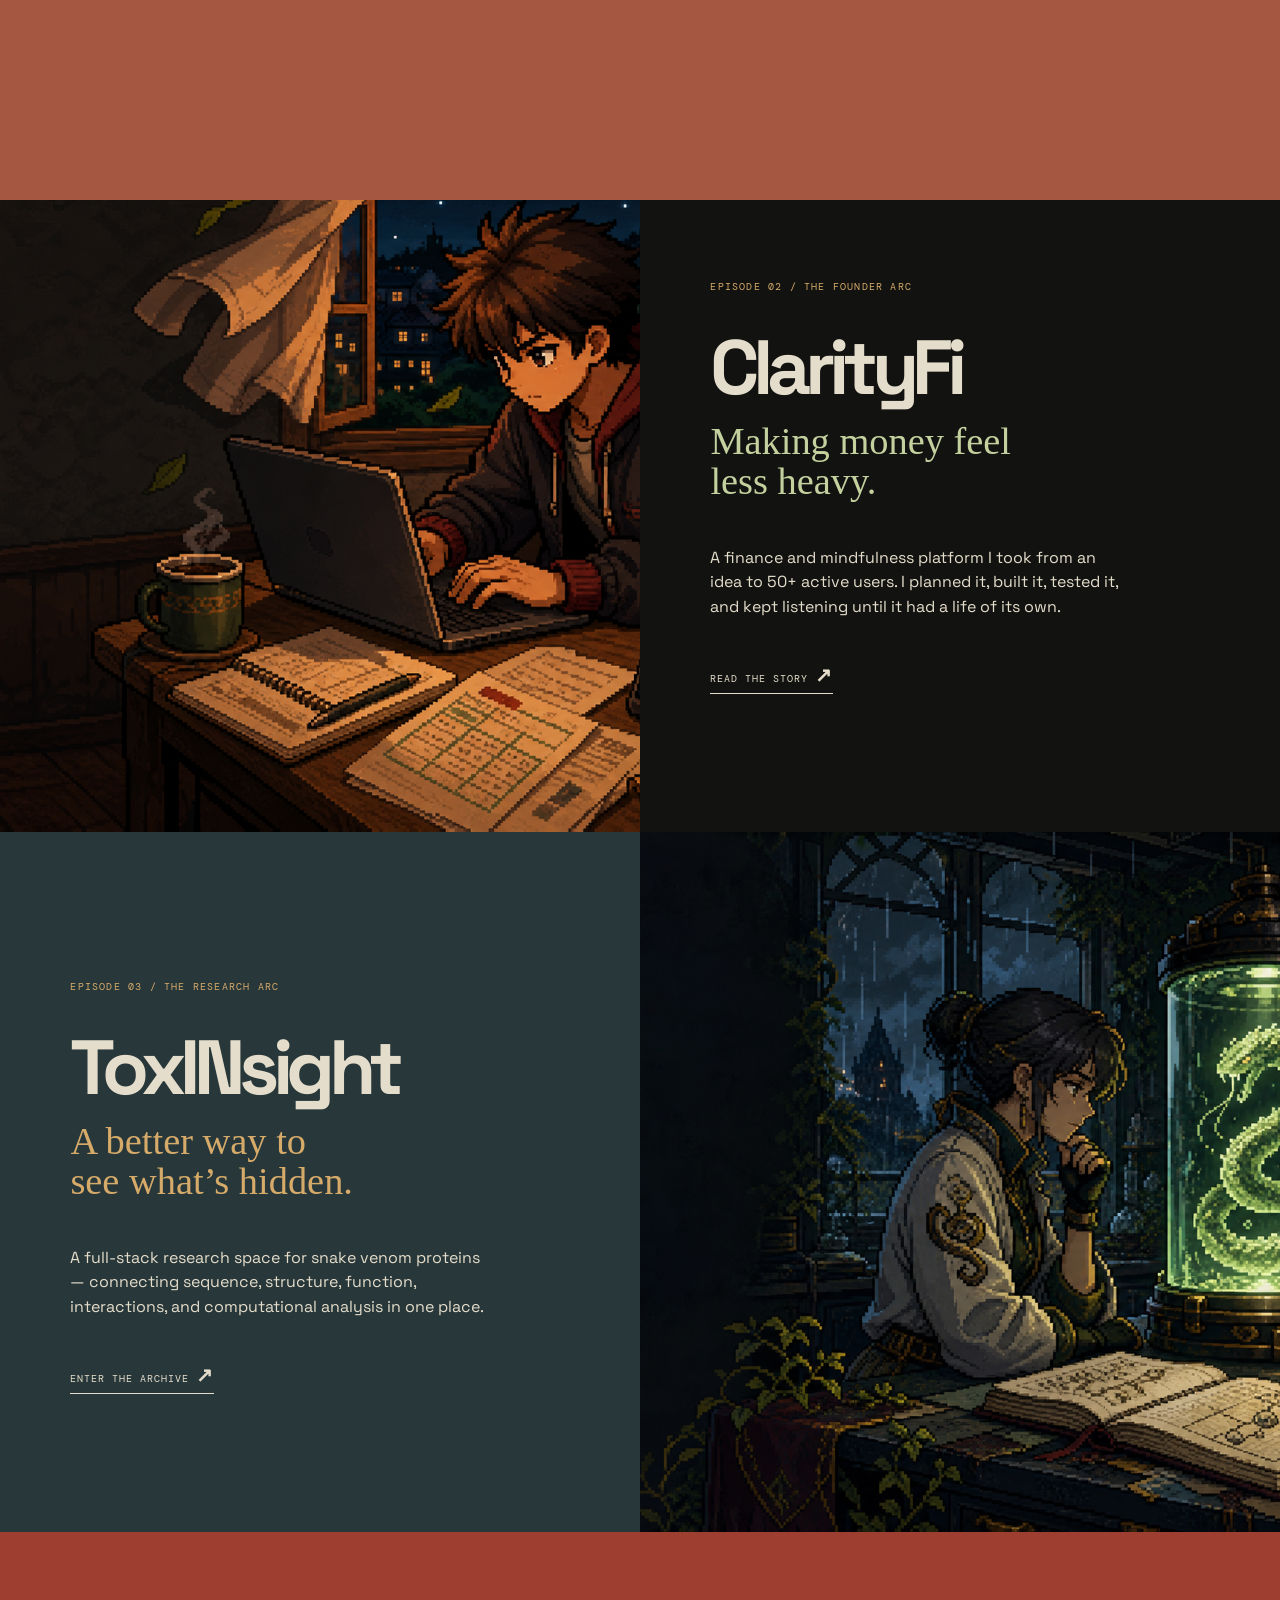
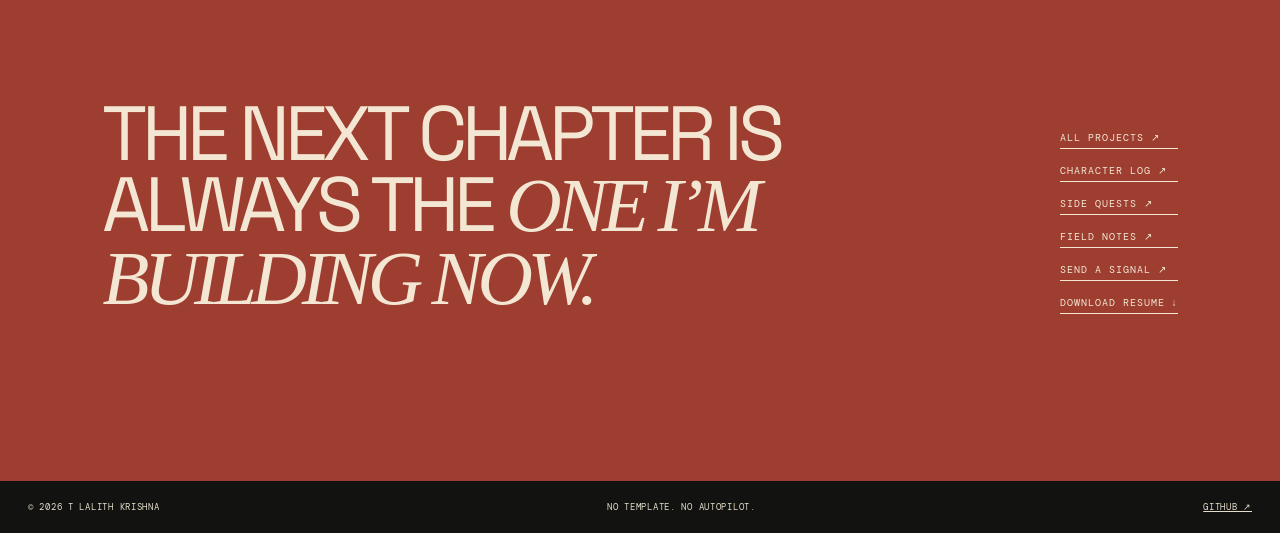
==== commit 3edc8491: "Add visible homepage ambient sound control" ====
--- a/index.html
+++ b/index.html
@@ -1,9 +1,9 @@
 <!doctype html>
-<html lang="en"><head><meta charset="UTF-8" /><meta name="viewport" content="width=device-width, initial-scale=1.0" /><meta name="description" content="T Lalith Krishna — computational biologist and founder" /><title>T Lalith Krishna — Opening Credits</title><link rel="preconnect" href="https://fonts.googleapis.com"><link rel="preconnect" href="https://fonts.gstatic.com" crossorigin><link href="https://fonts.googleapis.com/css2?family=DM+Mono:wght@400;500&family=Space+Grotesk:wght@400;600;700&display=swap" rel="stylesheet"><link rel="stylesheet" href="cinema.css" /><link rel="stylesheet" href="experience.css" /><link rel="stylesheet" href="signal-cursor.css" /><link rel="stylesheet" href="chapter-menu.css" /><link rel="stylesheet" href="chapter-menu-highlight.css" /></head><body>
+<html lang="en"><head><meta charset="UTF-8" /><meta name="viewport" content="width=device-width, initial-scale=1.0" /><meta name="description" content="T Lalith Krishna — computational biologist and founder" /><title>T Lalith Krishna — Opening Credits</title><link rel="preconnect" href="https://fonts.googleapis.com"><link rel="preconnect" href="https://fonts.gstatic.com" crossorigin><link href="https://fonts.gstatic.com" crossorigin><link href="https://fonts.googleapis.com/css2?family=DM+Mono:wght@400;500&family=Space+Grotesk:wght@400;600;700&display=swap" rel="stylesheet"><link rel="stylesheet" href="cinema.css" /><link rel="stylesheet" href="experience.css" /><link rel="stylesheet" href="signal-cursor.css" /><link rel="stylesheet" href="chapter-menu.css" /><link rel="stylesheet" href="chapter-menu-highlight.css" /><link rel="stylesheet" href="ambient.css" /></head><body>
 <header class="top"><a href="index.html" class="name">T LALITH KRISHNA<span>PERSONAL ARCHIVE</span></a><details class="chapter-menu"><summary>SEE ALL PAGES ↓</summary><nav aria-label="Portfolio chapters"><a href="world.html"><b>01</b> WORLD</a><a href="projects.html"><b>02</b> MISSIONS</a><a href="about.html"><b>03</b> ABOUT</a><a href="sidequests.html"><b>04</b> SIDE QUESTS</a><a href="field-notes.html"><b>05</b> FIELD NOTES</a><a href="contact.html"><b>06</b> CONTACT</a></nav></details><a href="mailto:lalithkrishna747@gmail.com">CONTACT ↗</a></header>
 <main><section class="opening"><div class="opening-image"></div><div class="grain"></div><p class="chapter">CHAPTER 01 — THE BEGINNING OF A VERY LONG STORY</p><h1>LALITH<br /><i>KRISHNA</i></h1><div class="hero-note"><span>COMPUTATIONAL BIOLOGIST</span><span>FOUNDER</span><span>DREAMER</span></div><p class="scroll">SCROLL TO KEEP READING ↓</p></section>
 <section class="statement"><p class="side">THE PLOT</p><h2>I build things for<br /><i>questions that won’t<br />leave me alone.</i></h2><p class="statement-copy">Some of those questions live in a lab. Some become products. All of them start the same way: with enough curiosity to follow the thread.</p><span class="big-mark">01</span></section>
 <section class="episode founder"><div class="episode-art"></div><div class="episode-copy"><p>EPISODE 02 / THE FOUNDER ARC</p><h2>ClarityFi</h2><h3>Making money feel<br />less heavy.</h3><p>A finance and mindfulness platform I took from an idea to 50+ active users. I planned it, built it, tested it, and kept listening until it had a life of its own.</p><a href="projects.html#clarityfi">READ THE STORY <b>↗</b></a></div></section>
 <section class="episode research"><div class="episode-copy"><p>EPISODE 03 / THE RESEARCH ARC</p><h2>ToxINsight</h2><h3>A better way to<br />see what’s hidden.</h3><p>A full-stack research space for snake venom proteins — connecting sequence, structure, function, interactions, and computational analysis in one place.</p><a href="projects.html#toxinsight">ENTER THE ARCHIVE <b>↗</b></a></div><div class="episode-art"></div></section>
 <section class="end-card"><p>THE NEXT CHAPTER IS<br />ALWAYS THE <i>ONE I’M<br />BUILDING NOW.</i></p><div><a href="projects.html">ALL PROJECTS ↗</a><a href="about.html">CHARACTER LOG ↗</a><a href="sidequests.html">SIDE QUESTS ↗</a><a href="field-notes.html">FIELD NOTES ↗</a><a href="contact.html">SEND A SIGNAL ↗</a><a href="resume.pdf" download>DOWNLOAD RESUME ↓</a></div></section>
-</main><footer><span>© 2026 T LALITH KRISHNA</span><span>NO TEMPLATE. NO AUTOPILOT.</span><a href="https://github.com/lalith747" target="_blank" rel="noreferrer">GITHUB ↗</a></footer><script src="experience.js"></script><script src="signal-cursor.js"></script><script src="command.js"></script></body></html>
+</main><footer><span>© 2026 T LALITH KRISHNA</span><span>NO TEMPLATE. NO AUTOPILOT.</span><a href="https://github.com/lalith747" target="_blank" rel="noreferrer">GITHUB ↗</a></footer><script src="experience.js"></script><script src="signal-cursor.js"></script><script src="command.js"></script><script src="ambient.js"></script></body></html>
--- a/ambient.css
+++ b/ambient.css
@@ -0,0 +1 @@
+.ambient-toggle{position:fixed;left:18px;bottom:18px;z-index:300;border:1px solid rgba(229,221,203,.6);background:#151813;color:#eee3d1;padding:10px 13px;font:9px "DM Mono";letter-spacing:.1em;cursor:pointer;box-shadow:3px 3px 0 #a55742}.ambient-toggle.on{background:#a55742;color:#f5ead5}.ambient-toggle.on:before{content:"● ";color:#d6aa69;animation:pulseSound 1.2s ease-in-out infinite}@keyframes pulseSound{50%{opacity:.25}}
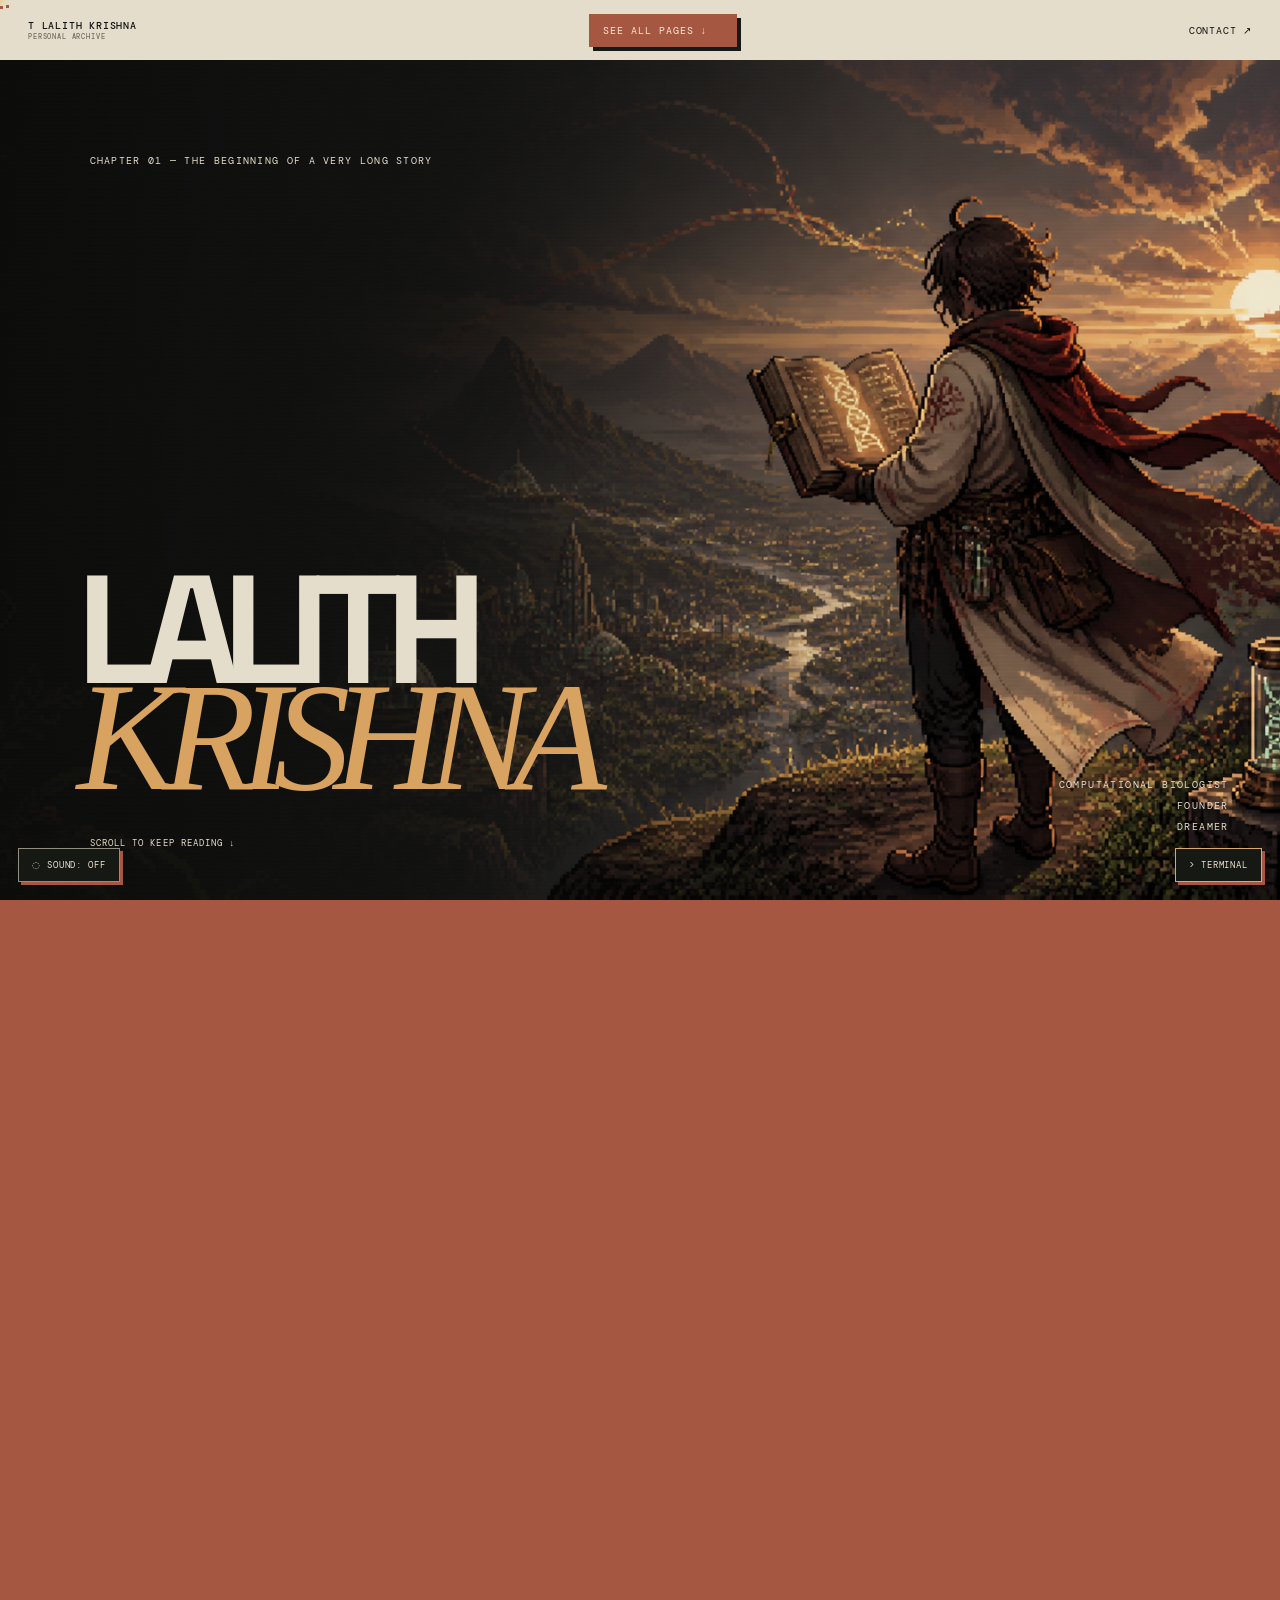
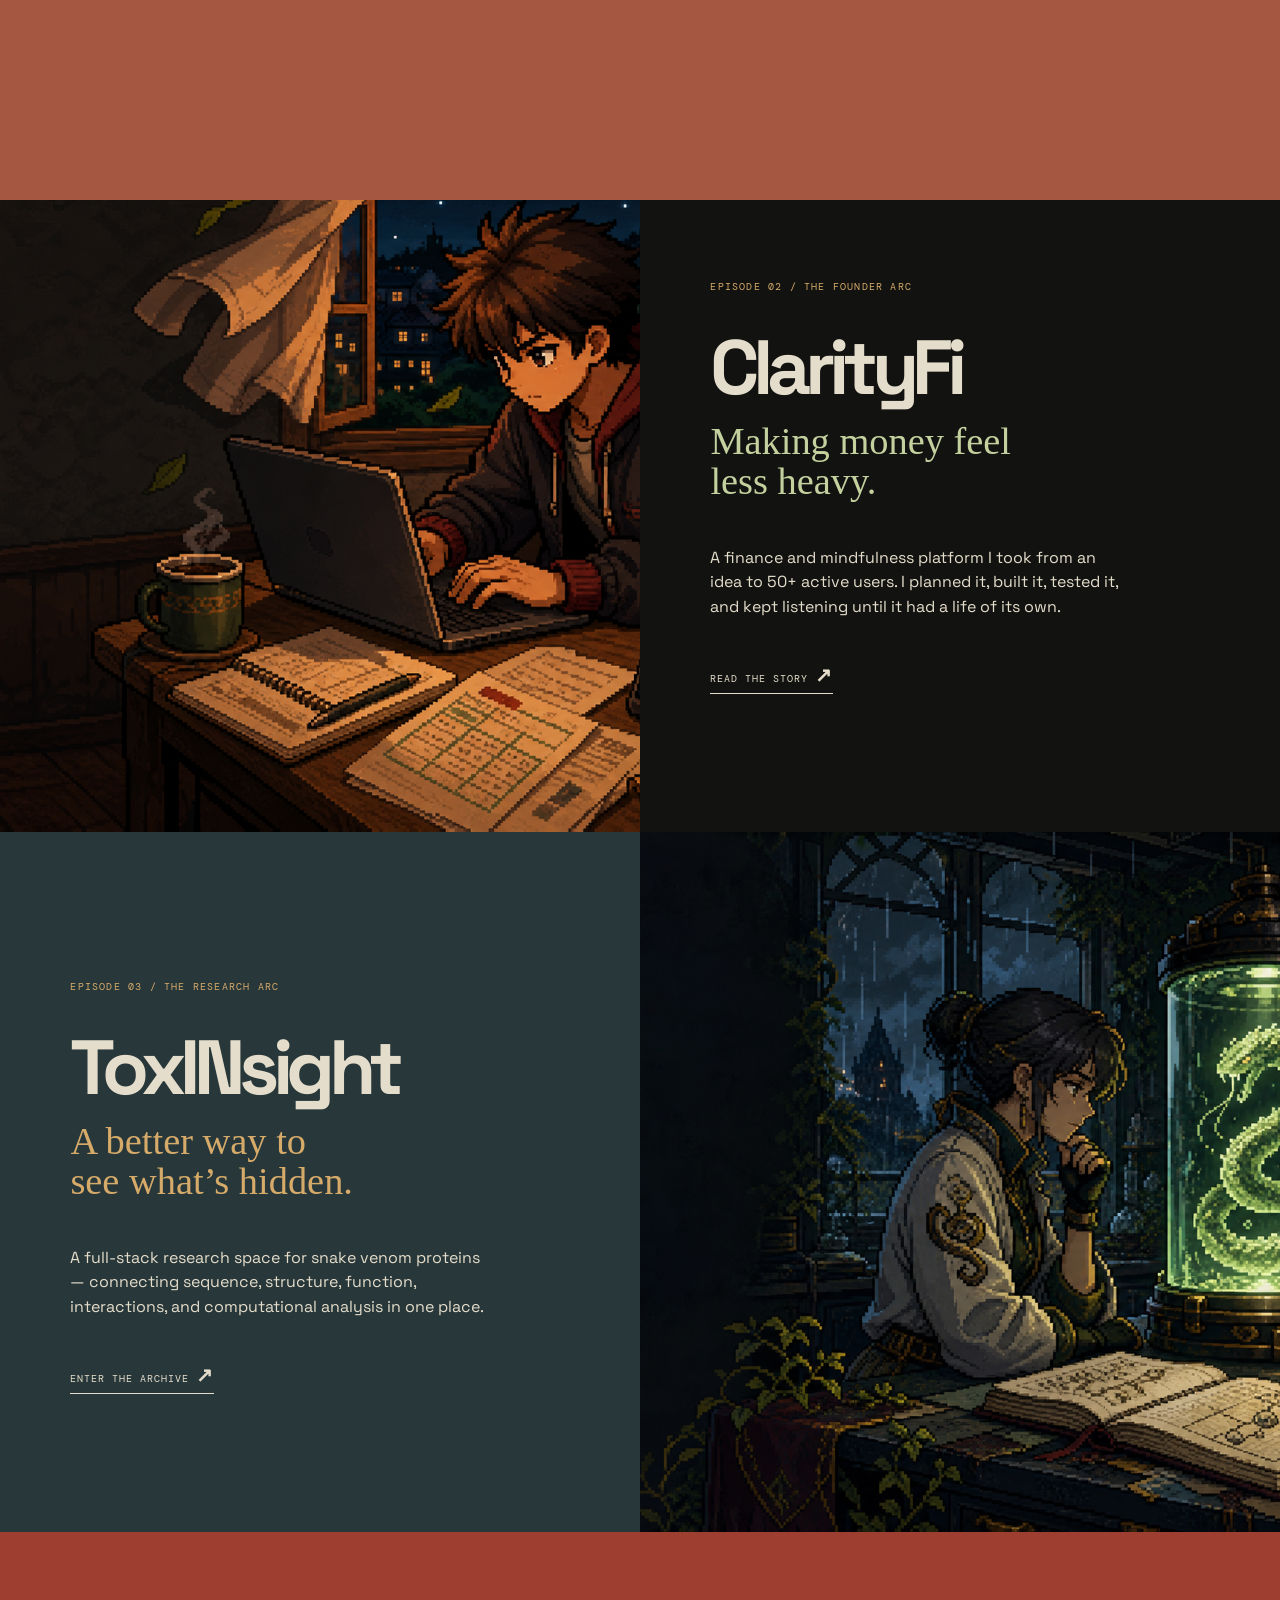
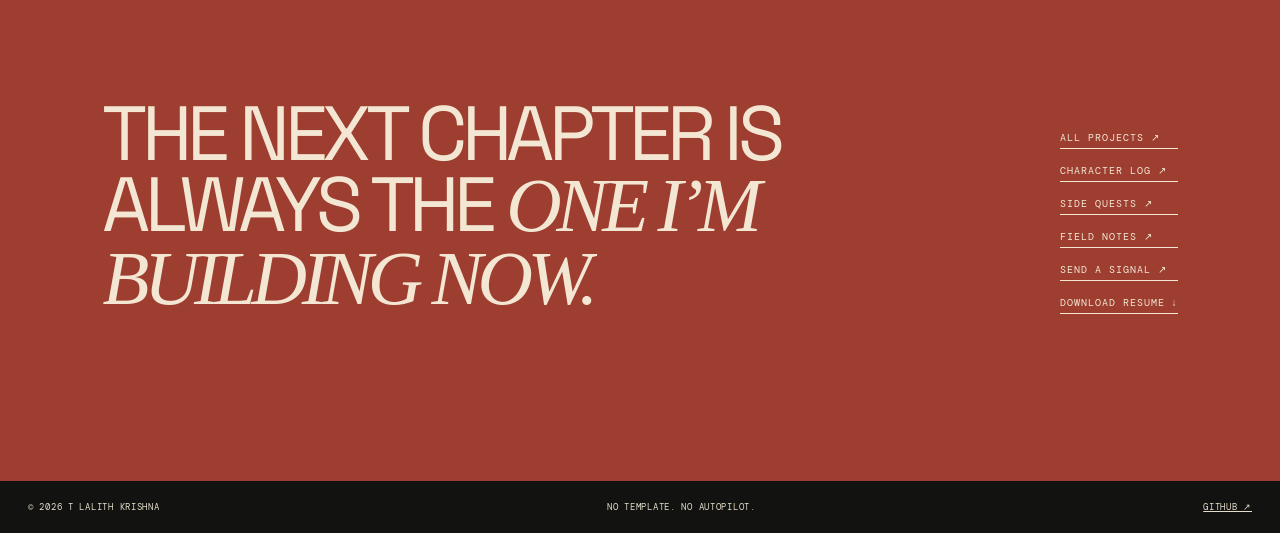
==== commit cd7eec8b: "Add interactive portfolio terminal" ====
--- a/index.html
+++ b/index.html
@@ -1,9 +1,9 @@
 <!doctype html>
-<html lang="en"><head><meta charset="UTF-8" /><meta name="viewport" content="width=device-width, initial-scale=1.0" /><meta name="description" content="T Lalith Krishna — computational biologist and founder" /><title>T Lalith Krishna — Opening Credits</title><link rel="preconnect" href="https://fonts.googleapis.com"><link rel="preconnect" href="https://fonts.gstatic.com" crossorigin><link href="https://fonts.gstatic.com" crossorigin><link href="https://fonts.googleapis.com/css2?family=DM+Mono:wght@400;500&family=Space+Grotesk:wght@400;600;700&display=swap" rel="stylesheet"><link rel="stylesheet" href="cinema.css" /><link rel="stylesheet" href="experience.css" /><link rel="stylesheet" href="signal-cursor.css" /><link rel="stylesheet" href="chapter-menu.css" /><link rel="stylesheet" href="chapter-menu-highlight.css" /><link rel="stylesheet" href="ambient.css" /></head><body>
+<html lang="en"><head><meta charset="UTF-8" /><meta name="viewport" content="width=device-width, initial-scale=1.0" /><meta name="description" content="T Lalith Krishna — computational biologist and founder" /><title>T Lalith Krishna — Opening Credits</title><link rel="preconnect" href="https://fonts.googleapis.com"><link rel="preconnect" href="https://fonts.gstatic.com" crossorigin><link href="https://fonts.gstatic.com" crossorigin><link href="https://fonts.googleapis.com/css2?family=DM+Mono:wght@400;500&family=Space+Grotesk:wght@400;600;700&display=swap" rel="stylesheet"><link rel="stylesheet" href="cinema.css" /><link rel="stylesheet" href="experience.css" /><link rel="stylesheet" href="signal-cursor.css" /><link rel="stylesheet" href="chapter-menu.css" /><link rel="stylesheet" href="chapter-menu-highlight.css" /><link rel="stylesheet" href="ambient.css" /><link rel="stylesheet" href="terminal.css" /></head><body>
 <header class="top"><a href="index.html" class="name">T LALITH KRISHNA<span>PERSONAL ARCHIVE</span></a><details class="chapter-menu"><summary>SEE ALL PAGES ↓</summary><nav aria-label="Portfolio chapters"><a href="world.html"><b>01</b> WORLD</a><a href="projects.html"><b>02</b> MISSIONS</a><a href="about.html"><b>03</b> ABOUT</a><a href="sidequests.html"><b>04</b> SIDE QUESTS</a><a href="field-notes.html"><b>05</b> FIELD NOTES</a><a href="contact.html"><b>06</b> CONTACT</a></nav></details><a href="mailto:lalithkrishna747@gmail.com">CONTACT ↗</a></header>
 <main><section class="opening"><div class="opening-image"></div><div class="grain"></div><p class="chapter">CHAPTER 01 — THE BEGINNING OF A VERY LONG STORY</p><h1>LALITH<br /><i>KRISHNA</i></h1><div class="hero-note"><span>COMPUTATIONAL BIOLOGIST</span><span>FOUNDER</span><span>DREAMER</span></div><p class="scroll">SCROLL TO KEEP READING ↓</p></section>
 <section class="statement"><p class="side">THE PLOT</p><h2>I build things for<br /><i>questions that won’t<br />leave me alone.</i></h2><p class="statement-copy">Some of those questions live in a lab. Some become products. All of them start the same way: with enough curiosity to follow the thread.</p><span class="big-mark">01</span></section>
 <section class="episode founder"><div class="episode-art"></div><div class="episode-copy"><p>EPISODE 02 / THE FOUNDER ARC</p><h2>ClarityFi</h2><h3>Making money feel<br />less heavy.</h3><p>A finance and mindfulness platform I took from an idea to 50+ active users. I planned it, built it, tested it, and kept listening until it had a life of its own.</p><a href="projects.html#clarityfi">READ THE STORY <b>↗</b></a></div></section>
 <section class="episode research"><div class="episode-copy"><p>EPISODE 03 / THE RESEARCH ARC</p><h2>ToxINsight</h2><h3>A better way to<br />see what’s hidden.</h3><p>A full-stack research space for snake venom proteins — connecting sequence, structure, function, interactions, and computational analysis in one place.</p><a href="projects.html#toxinsight">ENTER THE ARCHIVE <b>↗</b></a></div><div class="episode-art"></div></section>
 <section class="end-card"><p>THE NEXT CHAPTER IS<br />ALWAYS THE <i>ONE I’M<br />BUILDING NOW.</i></p><div><a href="projects.html">ALL PROJECTS ↗</a><a href="about.html">CHARACTER LOG ↗</a><a href="sidequests.html">SIDE QUESTS ↗</a><a href="field-notes.html">FIELD NOTES ↗</a><a href="contact.html">SEND A SIGNAL ↗</a><a href="resume.pdf" download>DOWNLOAD RESUME ↓</a></div></section>
-</main><footer><span>© 2026 T LALITH KRISHNA</span><span>NO TEMPLATE. NO AUTOPILOT.</span><a href="https://github.com/lalith747" target="_blank" rel="noreferrer">GITHUB ↗</a></footer><script src="experience.js"></script><script src="signal-cursor.js"></script><script src="command.js"></script><script src="ambient.js"></script></body></html>
+</main><footer><span>© 2026 T LALITH KRISHNA</span><span>NO TEMPLATE. NO AUTOPILOT.</span><a href="https://github.com/lalith747" target="_blank" rel="noreferrer">GITHUB ↗</a></footer><script src="experience.js"></script><script src="signal-cursor.js"></script><script src="command.js"></script><script src="ambient.js"></script><script src="terminal.js"></script></body></html>
--- a/terminal.css
+++ b/terminal.css
@@ -0,0 +1 @@
+.terminal-trigger{position:fixed;right:18px;bottom:18px;z-index:320;border:1px solid #d6aa69;background:#151813;color:#eee3d1;padding:10px 13px;font:9px "DM Mono";letter-spacing:.1em;box-shadow:3px 3px 0 #a55742;cursor:pointer}.terminal-shell{display:none;position:fixed;inset:0;z-index:10020;background:rgba(9,11,9,.78);padding:8vh 7%;place-items:center}.terminal-shell.open{display:grid}.terminal{width:min(760px,100%);min-height:430px;background:#10130f;border:1px solid #d6aa69;color:#e9dfca;box-shadow:14px 14px 0 #a55742;padding:20px;font:13px/1.55 "DM Mono"}.terminal-head{display:flex;justify-content:space-between;border-bottom:1px solid rgba(233,223,202,.26);padding-bottom:12px;color:#d6aa69;font-size:10px;letter-spacing:.1em}.terminal-close{border:0;background:none;color:#e9dfca;font:16px "DM Mono";cursor:pointer}.terminal-output{height:280px;overflow:auto;padding:15px 0}.terminal-line{margin:0 0 10px}.terminal-line b{color:#d6aa69;font-weight:400}.terminal-form{display:flex;border-top:1px solid rgba(233,223,202,.26);padding-top:13px}.terminal-form span{color:#a55742}.terminal-form input{flex:1;background:none;border:0;outline:0;color:#e9dfca;font:13px "DM Mono";padding-left:8px}.terminal-hint{font-size:9px;color:#9eaa91;letter-spacing:.06em}@media(max-width:700px){.terminal-shell{padding:5vh 4vw}.terminal{min-height:500px;padding:15px}.terminal-output{height:330px}}
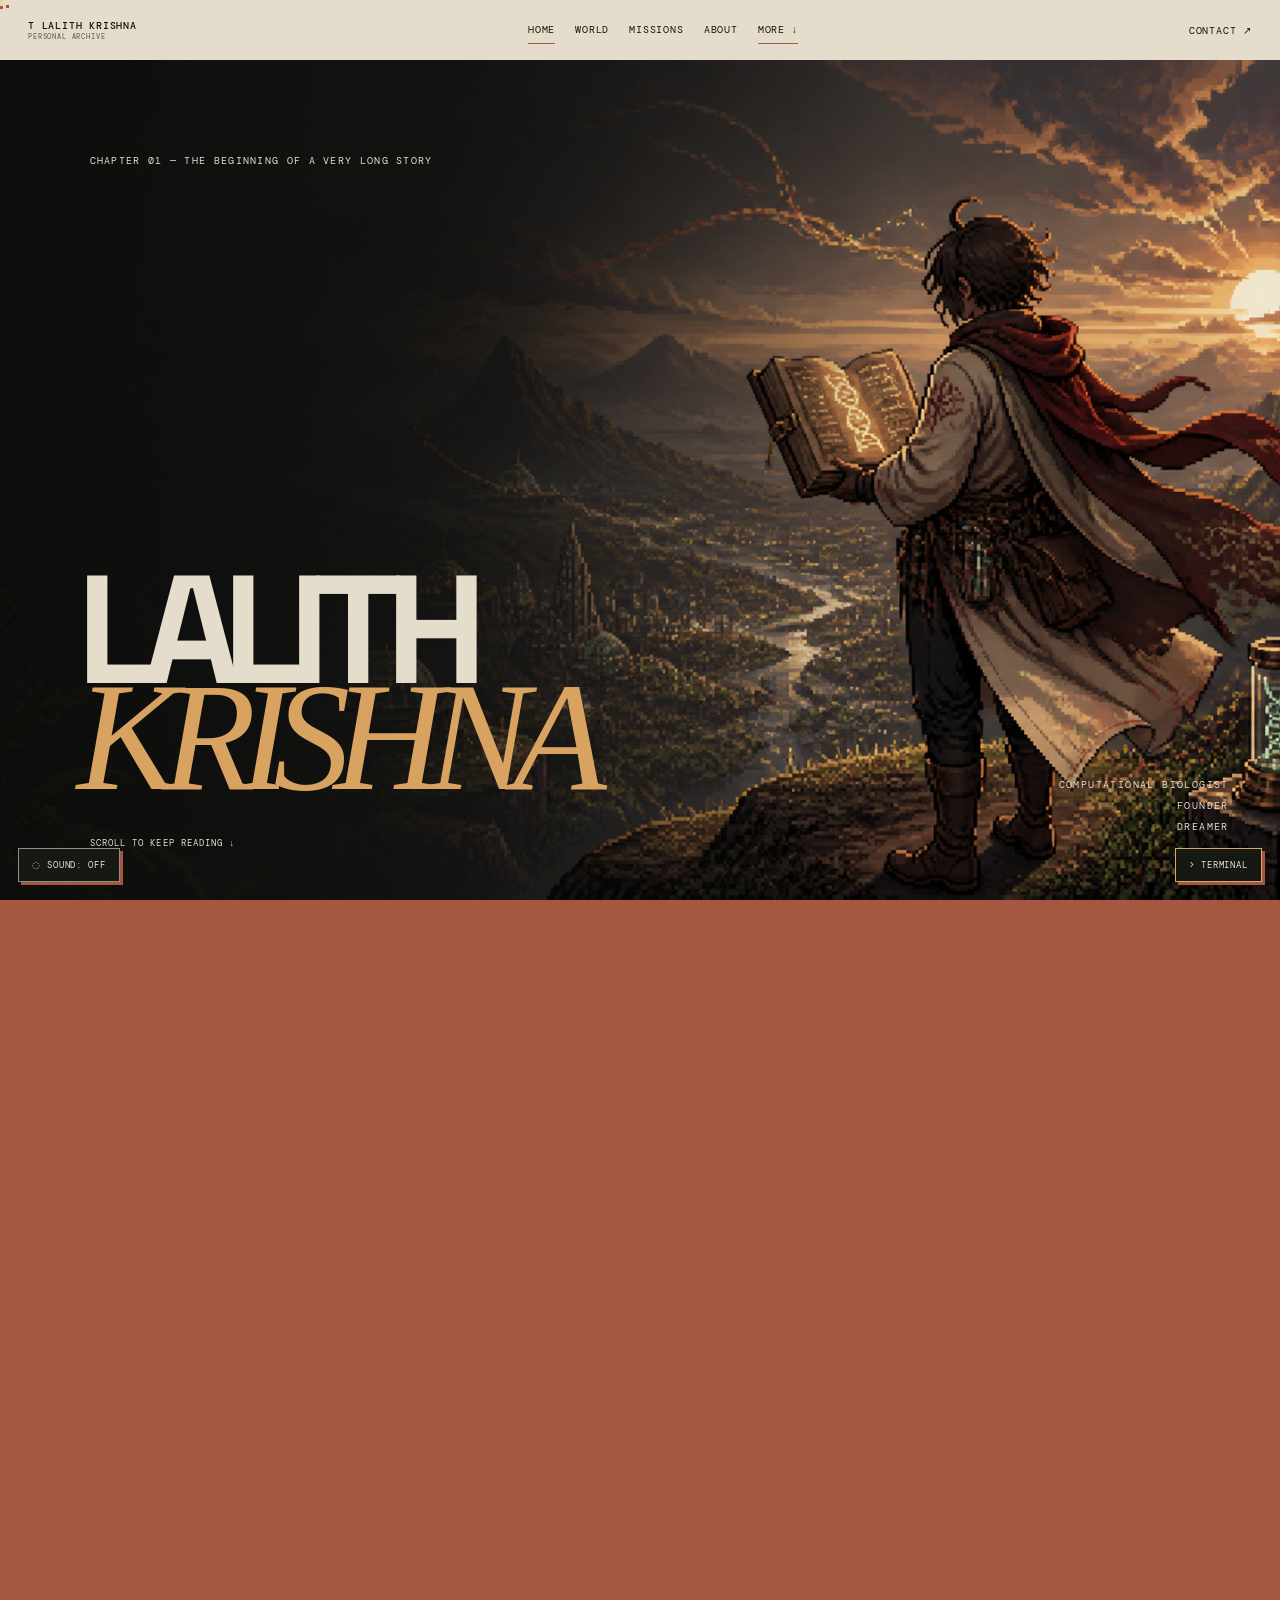
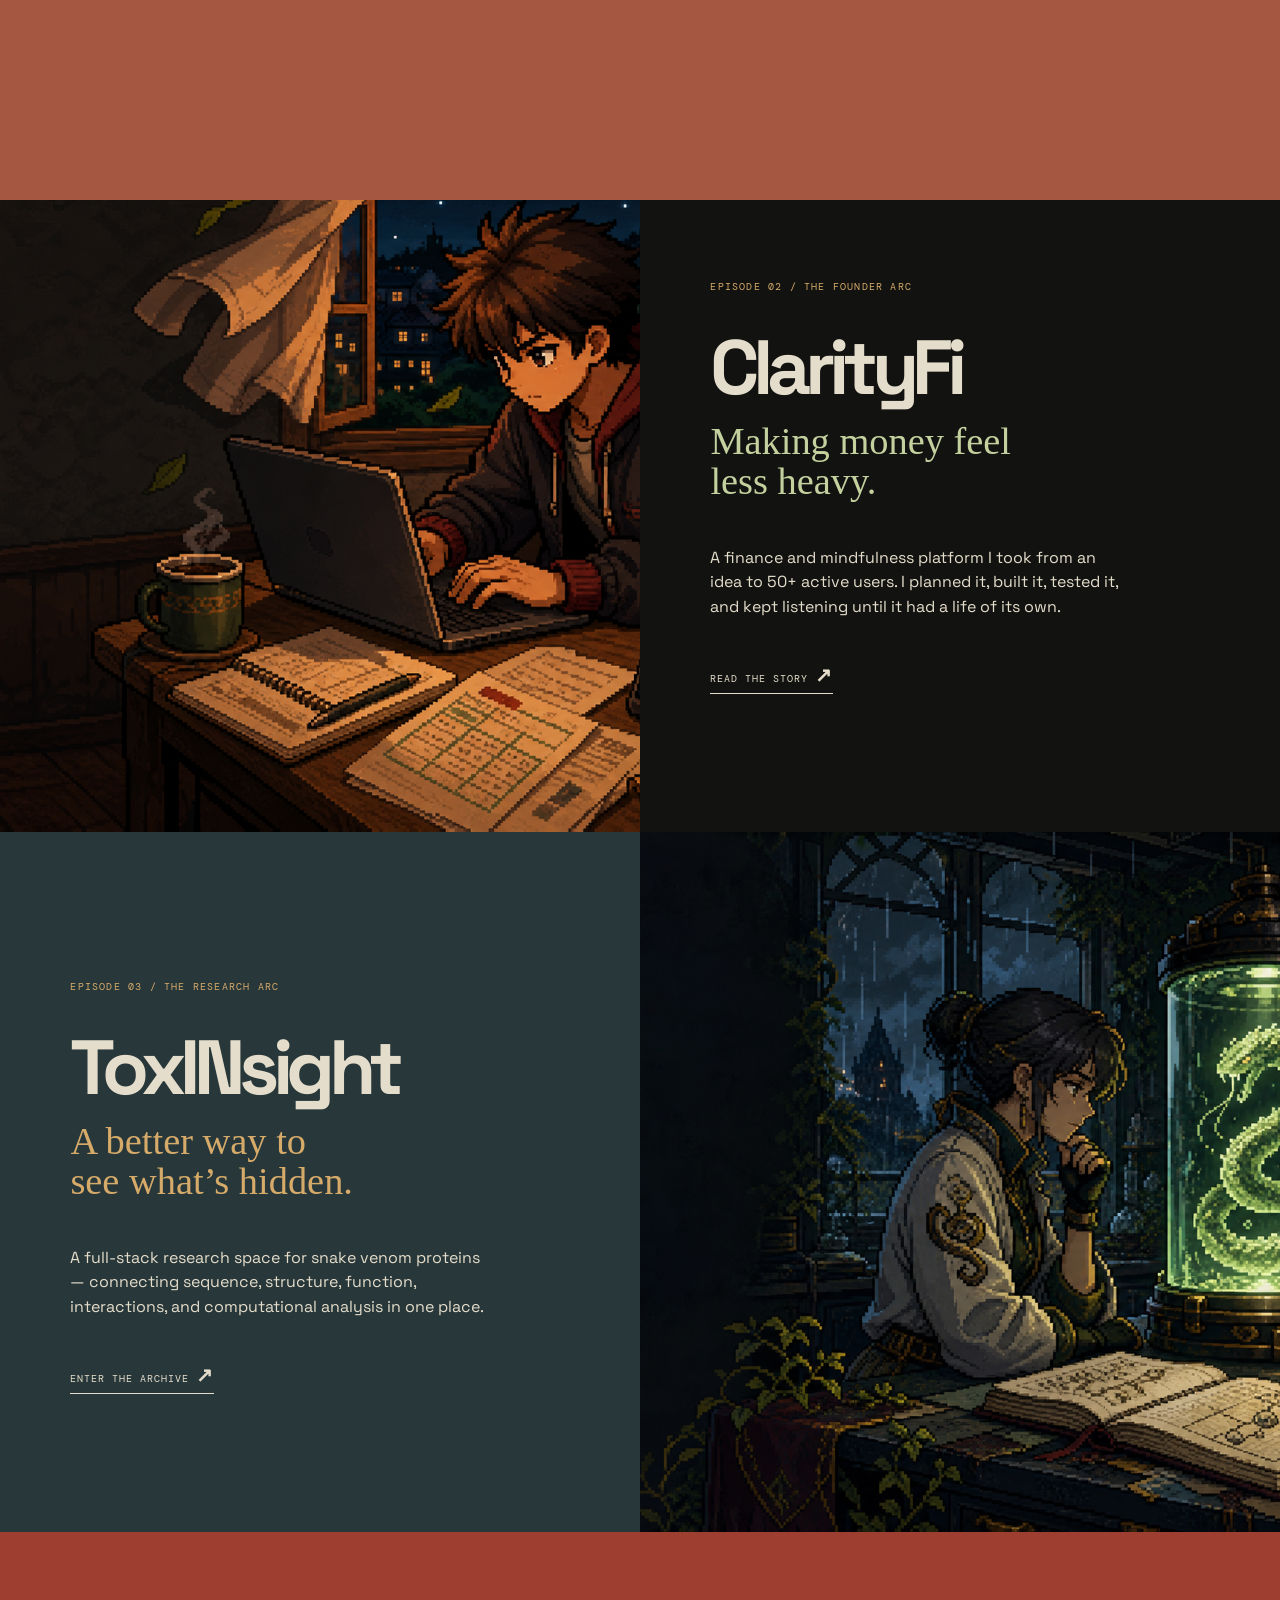
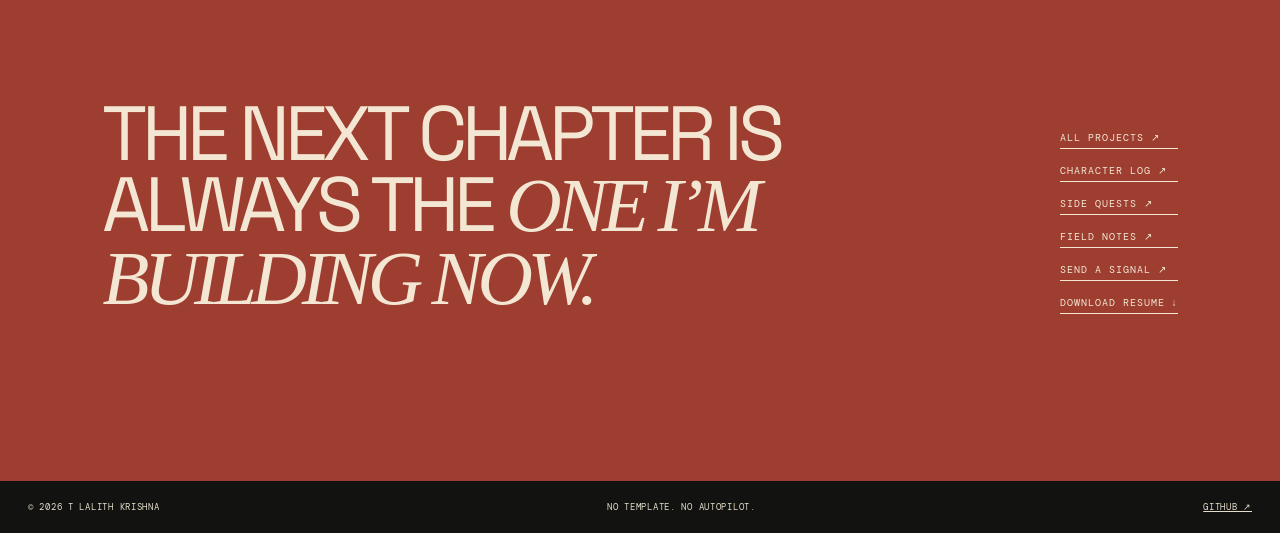
==== commit 2acfe225: "Add clear compact top navigation" ====
--- a/index.html
+++ b/index.html
@@ -1,6 +1,6 @@
 <!doctype html>
-<html lang="en"><head><meta charset="UTF-8" /><meta name="viewport" content="width=device-width, initial-scale=1.0" /><meta name="description" content="T Lalith Krishna — computational biologist and founder" /><title>T Lalith Krishna — Opening Credits</title><link rel="preconnect" href="https://fonts.googleapis.com"><link rel="preconnect" href="https://fonts.gstatic.com" crossorigin><link href="https://fonts.gstatic.com" crossorigin><link href="https://fonts.googleapis.com/css2?family=DM+Mono:wght@400;500&family=Space+Grotesk:wght@400;600;700&display=swap" rel="stylesheet"><link rel="stylesheet" href="cinema.css" /><link rel="stylesheet" href="experience.css" /><link rel="stylesheet" href="signal-cursor.css" /><link rel="stylesheet" href="chapter-menu.css" /><link rel="stylesheet" href="chapter-menu-highlight.css" /><link rel="stylesheet" href="ambient.css" /><link rel="stylesheet" href="terminal.css" /></head><body>
-<header class="top"><a href="index.html" class="name">T LALITH KRISHNA<span>PERSONAL ARCHIVE</span></a><details class="chapter-menu"><summary>SEE ALL PAGES ↓</summary><nav aria-label="Portfolio chapters"><a href="world.html"><b>01</b> WORLD</a><a href="projects.html"><b>02</b> MISSIONS</a><a href="about.html"><b>03</b> ABOUT</a><a href="sidequests.html"><b>04</b> SIDE QUESTS</a><a href="field-notes.html"><b>05</b> FIELD NOTES</a><a href="contact.html"><b>06</b> CONTACT</a></nav></details><a href="mailto:lalithkrishna747@gmail.com">CONTACT ↗</a></header>
+<html lang="en"><head><meta charset="UTF-8" /><meta name="viewport" content="width=device-width, initial-scale=1.0" /><meta name="description" content="T Lalith Krishna — computational biologist and founder" /><title>T Lalith Krishna — Opening Credits</title><link rel="preconnect" href="https://fonts.googleapis.com"><link rel="preconnect" href="https://fonts.gstatic.com" crossorigin><link href="https://fonts.gstatic.com" crossorigin><link href="https://fonts.googleapis.com/css2?family=DM+Mono:wght@400;500&family=Space+Grotesk:wght@400;600;700&display=swap" rel="stylesheet"><link rel="stylesheet" href="cinema.css" /><link rel="stylesheet" href="experience.css" /><link rel="stylesheet" href="signal-cursor.css" /><link rel="stylesheet" href="ambient.css" /><link rel="stylesheet" href="terminal.css" /><link rel="stylesheet" href="top-nav.css" /></head><body>
+<header class="top"><a href="index.html" class="name">T LALITH KRISHNA<span>PERSONAL ARCHIVE</span></a><nav class="top-links" aria-label="Main pages"><a class="active" href="index.html">HOME</a><a href="world.html">WORLD</a><a href="projects.html">MISSIONS</a><a href="about.html">ABOUT</a><details class="top-more"><summary>MORE ↓</summary><nav><a href="sidequests.html">SIDE QUESTS</a><a href="field-notes.html">FIELD NOTES</a><a href="contact.html">CONTACT</a></nav></details></nav><a href="mailto:lalithkrishna747@gmail.com">CONTACT ↗</a></header>
 <main><section class="opening"><div class="opening-image"></div><div class="grain"></div><p class="chapter">CHAPTER 01 — THE BEGINNING OF A VERY LONG STORY</p><h1>LALITH<br /><i>KRISHNA</i></h1><div class="hero-note"><span>COMPUTATIONAL BIOLOGIST</span><span>FOUNDER</span><span>DREAMER</span></div><p class="scroll">SCROLL TO KEEP READING ↓</p></section>
 <section class="statement"><p class="side">THE PLOT</p><h2>I build things for<br /><i>questions that won’t<br />leave me alone.</i></h2><p class="statement-copy">Some of those questions live in a lab. Some become products. All of them start the same way: with enough curiosity to follow the thread.</p><span class="big-mark">01</span></section>
 <section class="episode founder"><div class="episode-art"></div><div class="episode-copy"><p>EPISODE 02 / THE FOUNDER ARC</p><h2>ClarityFi</h2><h3>Making money feel<br />less heavy.</h3><p>A finance and mindfulness platform I took from an idea to 50+ active users. I planned it, built it, tested it, and kept listening until it had a life of its own.</p><a href="projects.html#clarityfi">READ THE STORY <b>↗</b></a></div></section>
--- a/top-nav.css
+++ b/top-nav.css
@@ -0,0 +1 @@
+.top{gap:24px}.top-links{display:flex;align-items:center;gap:20px;font:10px "DM Mono";letter-spacing:.08em}.top-links a{color:inherit;text-decoration:none;padding:7px 0;border-bottom:1px solid transparent}.top-links a:hover,.top-links a.active{border-color:#a55742}.top-more{position:relative}.top-more summary{cursor:pointer;list-style:none;padding:7px 0;border-bottom:1px solid #a55742}.top-more summary::-webkit-details-marker{display:none}.top-more nav{position:absolute;right:0;top:31px;width:180px;background:#171916;color:#eee3d1;border:1px solid #d6aa69;box-shadow:7px 7px 0 #a55742;padding:7px;z-index:400}.top-more nav a{display:block;padding:10px 8px;border-bottom:1px solid rgba(238,227,209,.16);color:inherit;text-decoration:none;font:9px "DM Mono";letter-spacing:.08em}.top-more nav a:last-child{border:0}.top-more nav a:hover{background:#e5ddcb;color:#171916}@media(max-width:830px){.top{flex-wrap:wrap;height:auto;padding:15px 18px}.top-links{order:3;width:100%;justify-content:space-between;gap:6px;border-top:1px solid rgba(23,25,22,.15);padding-top:10px}.top-links a{font-size:8px}.top-links a:nth-child(3),.top-links a:nth-child(4){display:none}.top-more{margin-left:auto}}
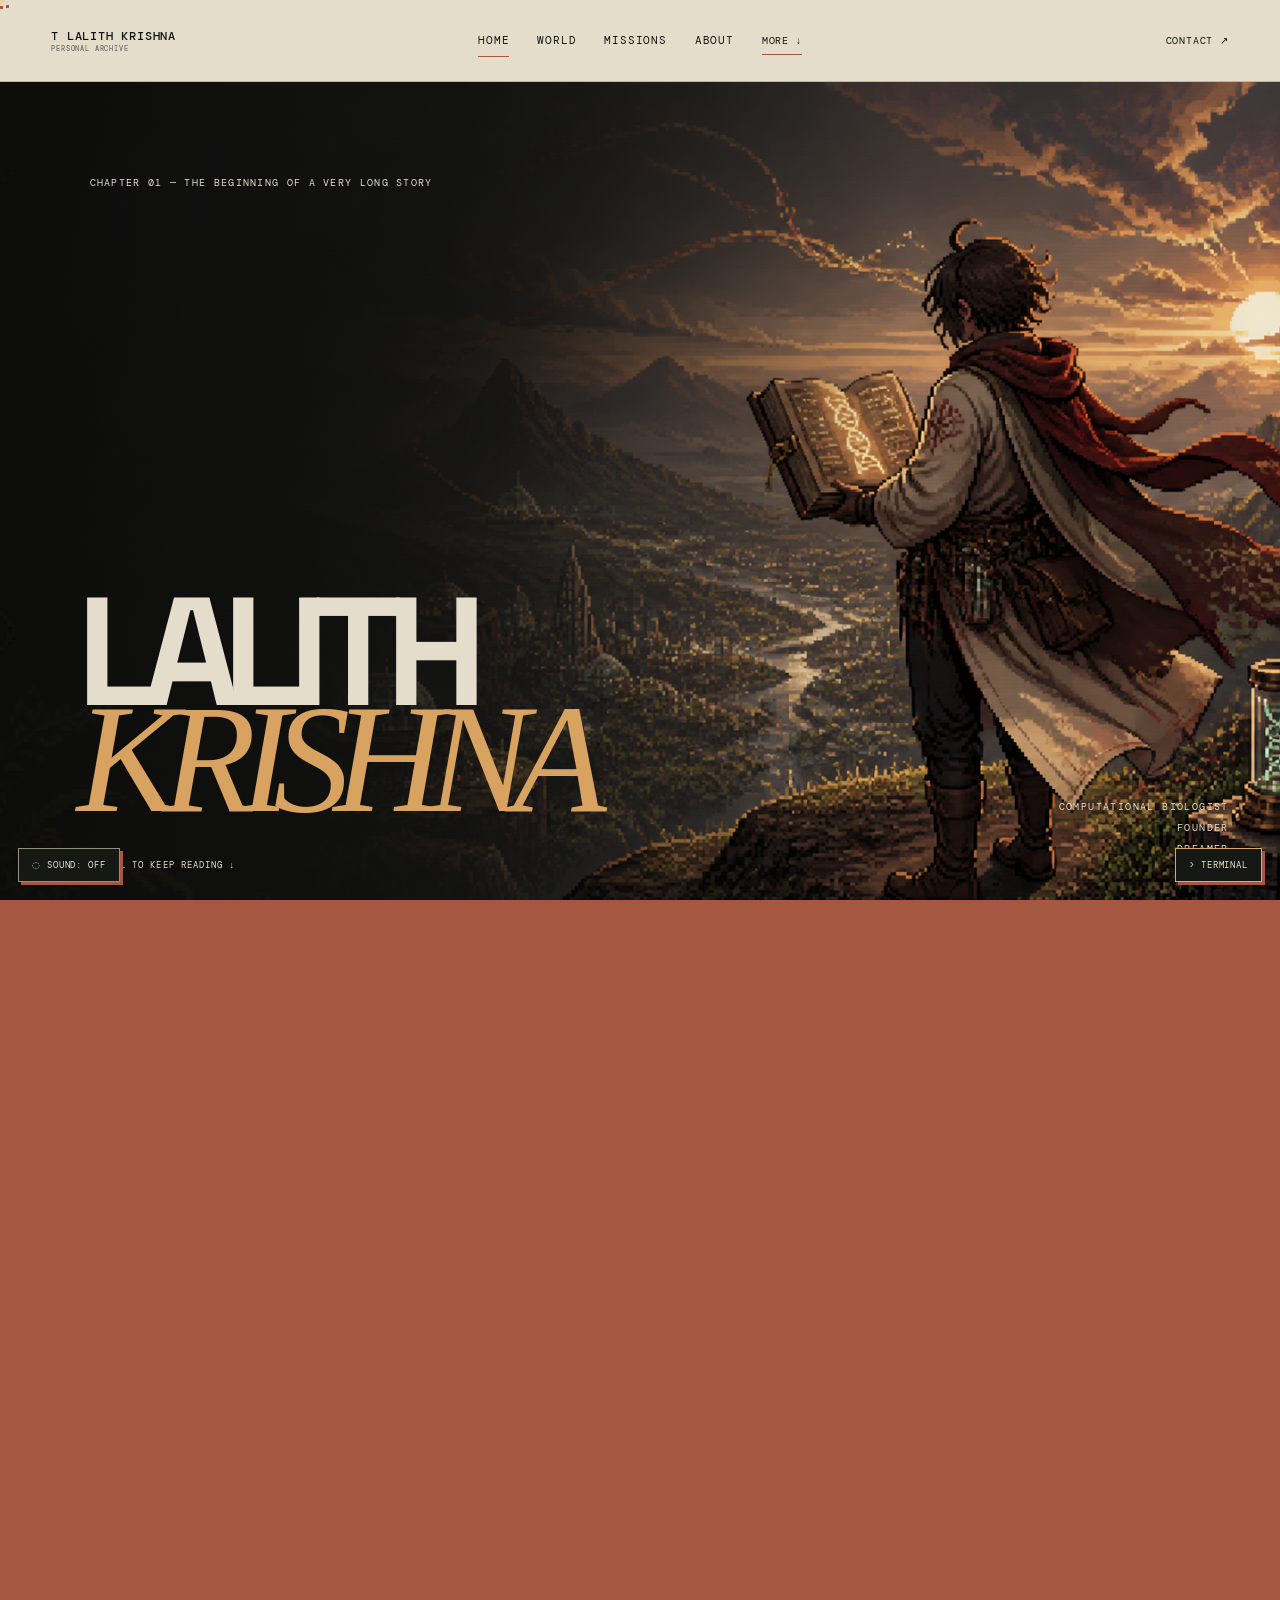
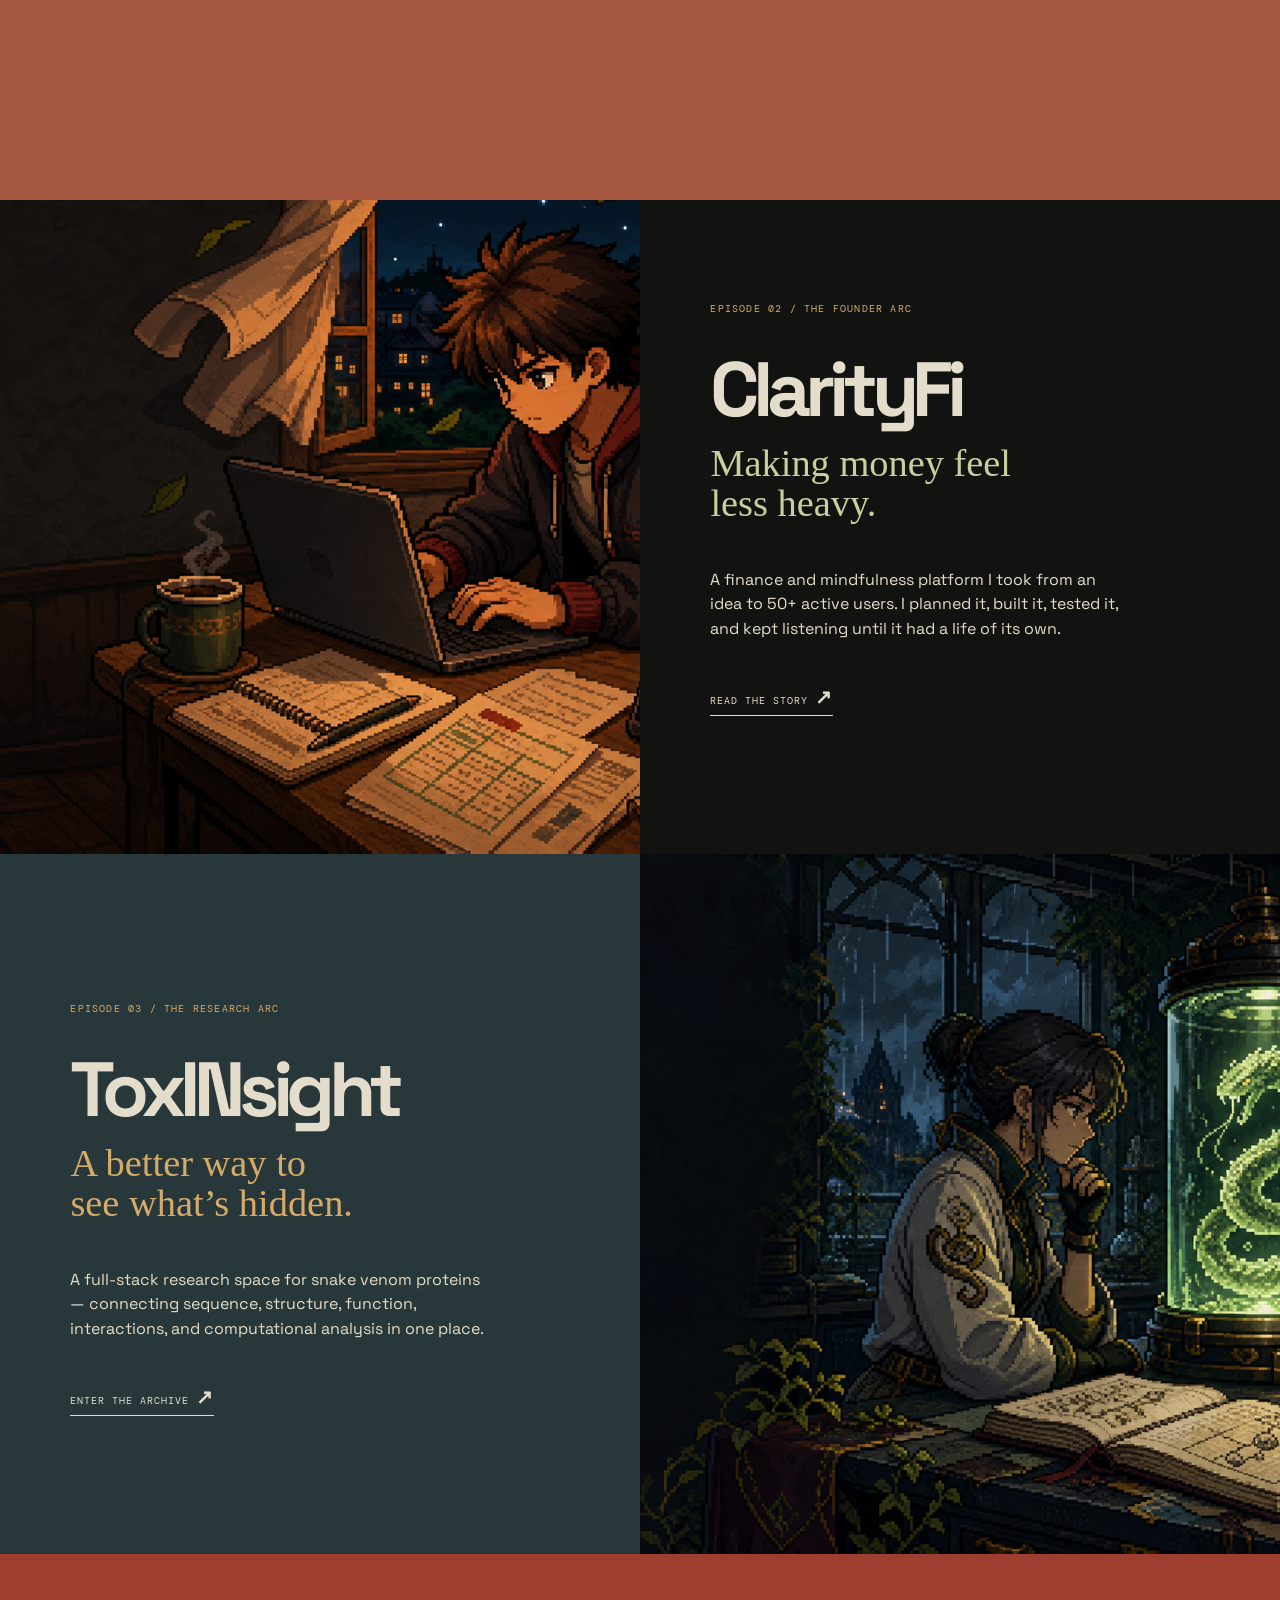
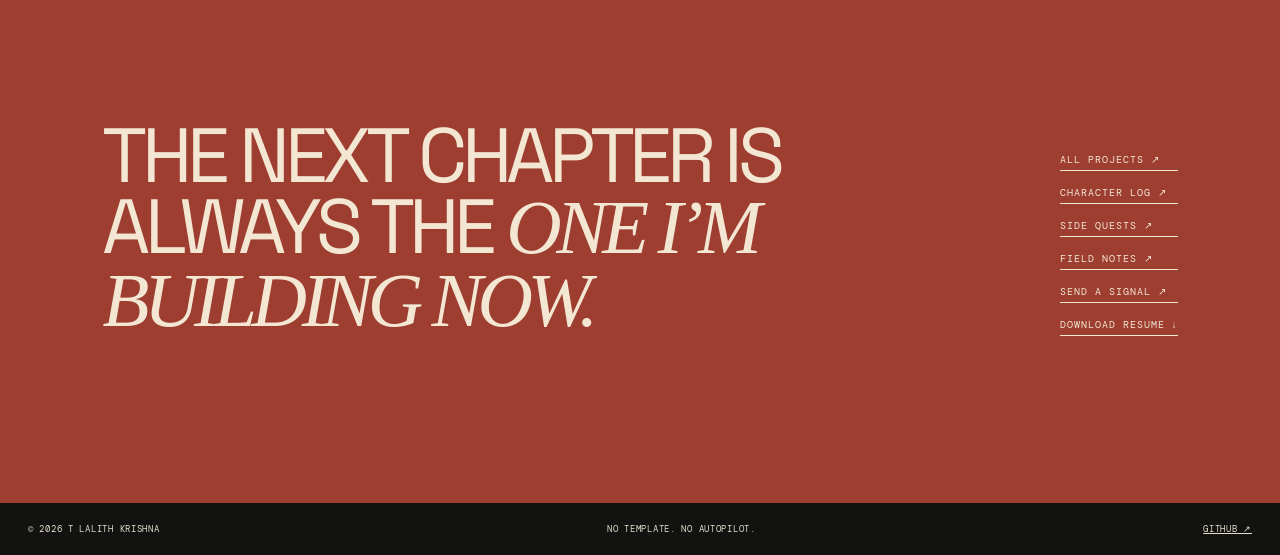
==== commit fa03b485: "Scale shared navigation into full-width header" ====
--- a/index.html
+++ b/index.html
@@ -1,5 +1,5 @@
 <!doctype html>
-<html lang="en"><head><meta charset="UTF-8" /><meta name="viewport" content="width=device-width, initial-scale=1.0" /><meta name="description" content="T Lalith Krishna — computational biologist and founder" /><title>T Lalith Krishna — Opening Credits</title><link rel="preconnect" href="https://fonts.googleapis.com"><link rel="preconnect" href="https://fonts.gstatic.com" crossorigin><link href="https://fonts.gstatic.com" crossorigin><link href="https://fonts.googleapis.com/css2?family=DM+Mono:wght@400;500&family=Space+Grotesk:wght@400;600;700&display=swap" rel="stylesheet"><link rel="stylesheet" href="cinema.css" /><link rel="stylesheet" href="experience.css" /><link rel="stylesheet" href="signal-cursor.css" /><link rel="stylesheet" href="ambient.css" /><link rel="stylesheet" href="terminal.css" /><link rel="stylesheet" href="top-nav.css" /></head><body>
+<html lang="en"><head><meta charset="UTF-8" /><meta name="viewport" content="width=device-width, initial-scale=1.0" /><meta name="description" content="T Lalith Krishna — computational biologist and founder" /><title>T Lalith Krishna — Opening Credits</title><link rel="preconnect" href="https://fonts.googleapis.com"><link rel="preconnect" href="https://fonts.gstatic.com" crossorigin><link href="https://fonts.gstatic.com" crossorigin><link href="https://fonts.googleapis.com/css2?family=DM+Mono:wght@400;500&family=Space+Grotesk:wght@400;600;700&display=swap" rel="stylesheet"><link rel="stylesheet" href="cinema.css" /><link rel="stylesheet" href="experience.css" /><link rel="stylesheet" href="signal-cursor.css" /><link rel="stylesheet" href="ambient.css" /><link rel="stylesheet" href="terminal.css" /><link rel="stylesheet" href="top-nav.css" /><link rel="stylesheet" href="header-scale.css" /></head><body>
 <header class="top"><a href="index.html" class="name">T LALITH KRISHNA<span>PERSONAL ARCHIVE</span></a><nav class="top-links" aria-label="Main pages"><a class="active" href="index.html">HOME</a><a href="world.html">WORLD</a><a href="projects.html">MISSIONS</a><a href="about.html">ABOUT</a><details class="top-more"><summary>MORE ↓</summary><nav><a href="sidequests.html">SIDE QUESTS</a><a href="field-notes.html">FIELD NOTES</a><a href="contact.html">CONTACT</a></nav></details></nav><a href="mailto:lalithkrishna747@gmail.com">CONTACT ↗</a></header>
 <main><section class="opening"><div class="opening-image"></div><div class="grain"></div><p class="chapter">CHAPTER 01 — THE BEGINNING OF A VERY LONG STORY</p><h1>LALITH<br /><i>KRISHNA</i></h1><div class="hero-note"><span>COMPUTATIONAL BIOLOGIST</span><span>FOUNDER</span><span>DREAMER</span></div><p class="scroll">SCROLL TO KEEP READING ↓</p></section>
 <section class="statement"><p class="side">THE PLOT</p><h2>I build things for<br /><i>questions that won’t<br />leave me alone.</i></h2><p class="statement-copy">Some of those questions live in a lab. Some become products. All of them start the same way: with enough curiosity to follow the thread.</p><span class="big-mark">01</span></section>
--- a/header-scale.css
+++ b/header-scale.css
@@ -0,0 +1 @@
+.top,.case-nav{width:100%;min-height:82px!important;padding:0 4vw!important;display:grid!important;grid-template-columns:1fr auto 1fr!important;align-items:center!important;border-bottom:1px solid rgba(23,25,22,.18)}.top-links{gap:28px!important}.top-links a{font-size:11px!important;padding:9px 0!important}.top>a:last-child,.case-nav>a:last-child{justify-self:end}.top .name,.case-nav .name{justify-self:start}.top .name{font-size:12px}@media(max-width:830px){.top,.case-nav{min-height:72px!important;padding:12px 18px!important;display:flex!important;justify-content:space-between!important}.top-links{width:100%;order:3;gap:8px!important}.top-links a{font-size:8px!important}}
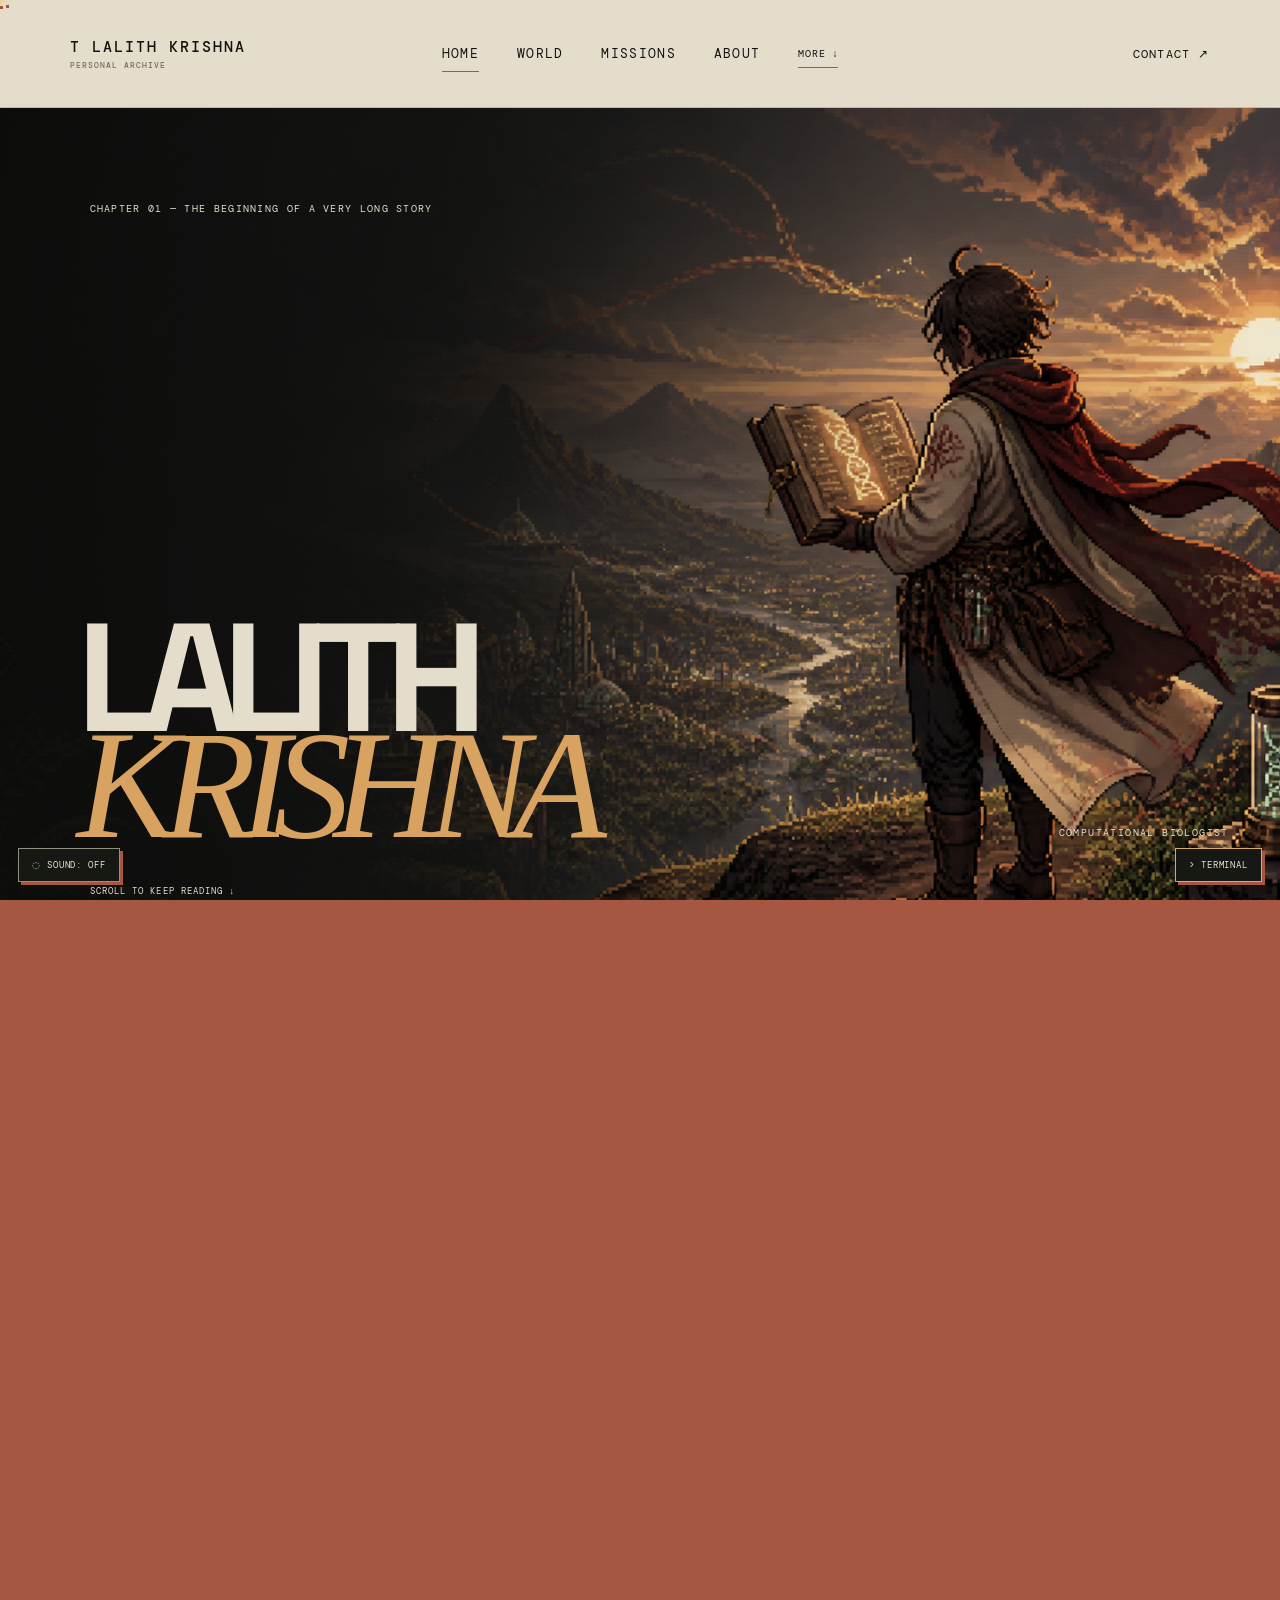
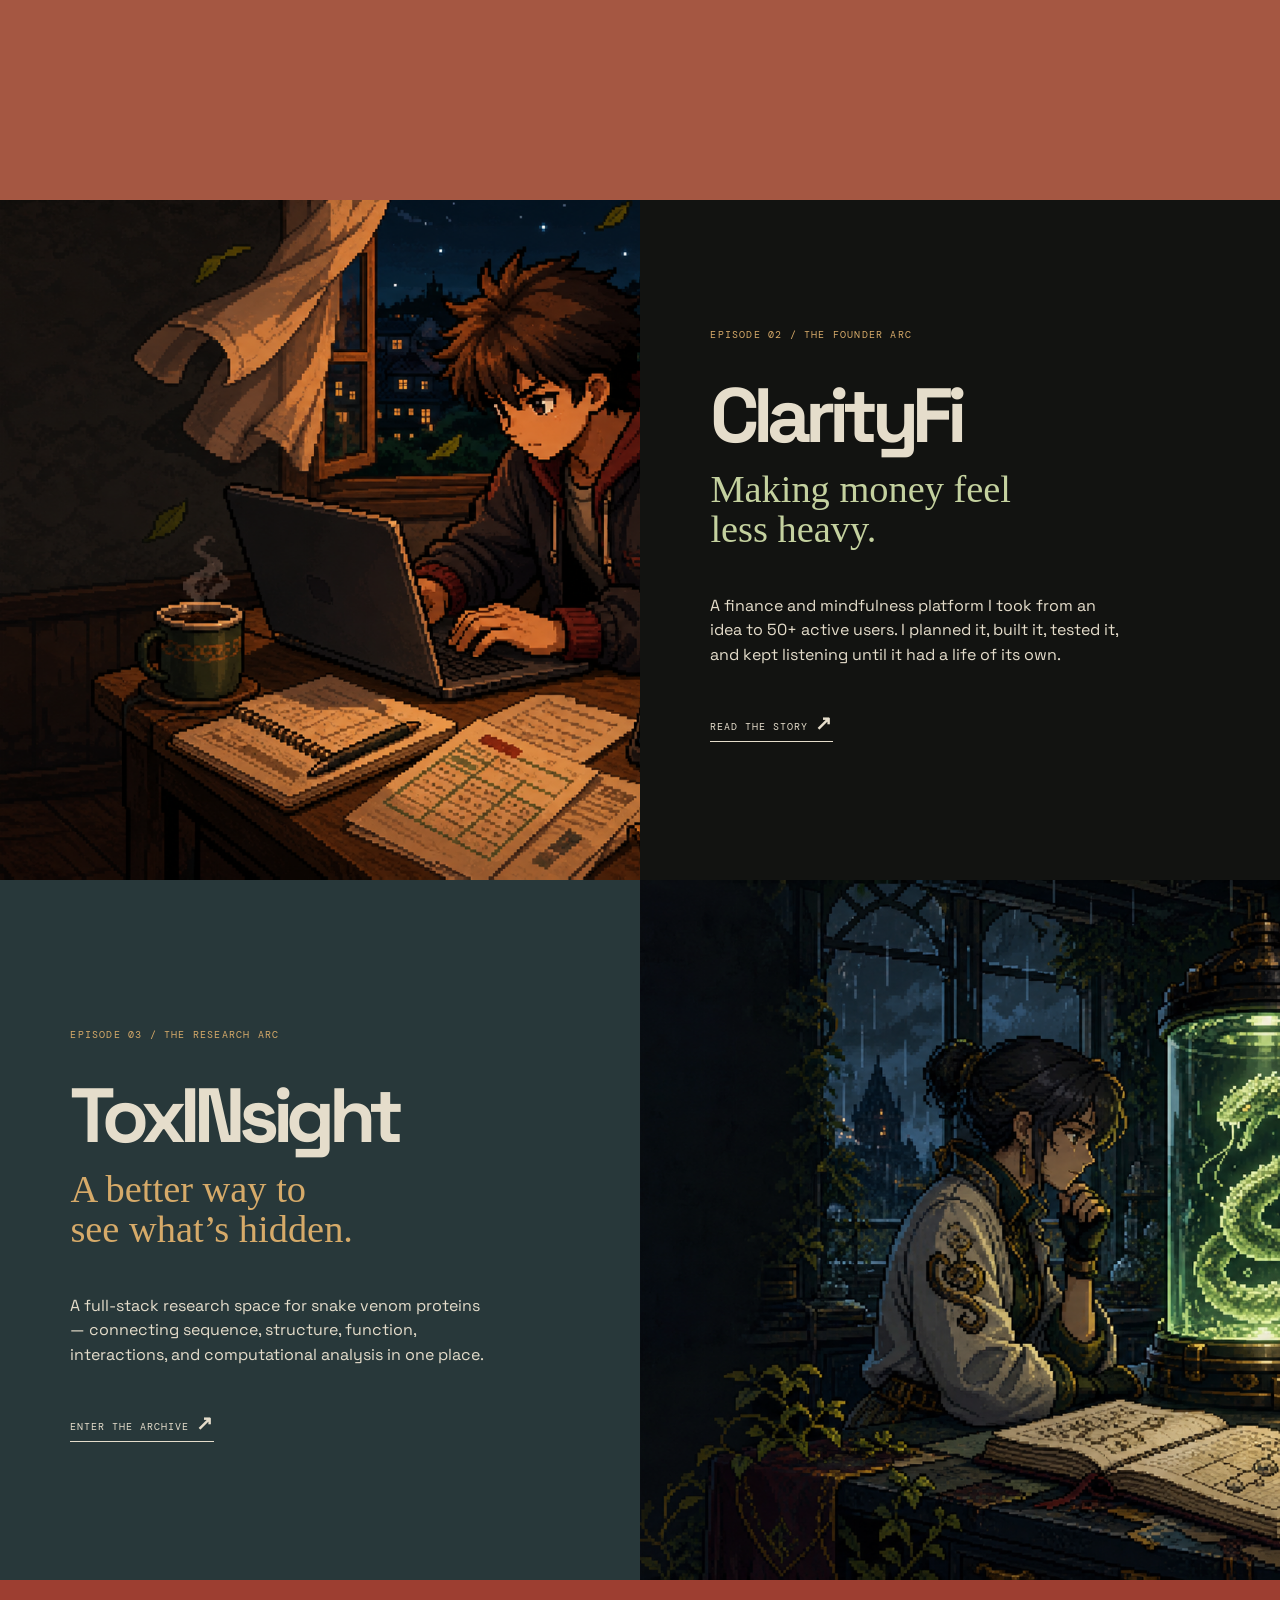
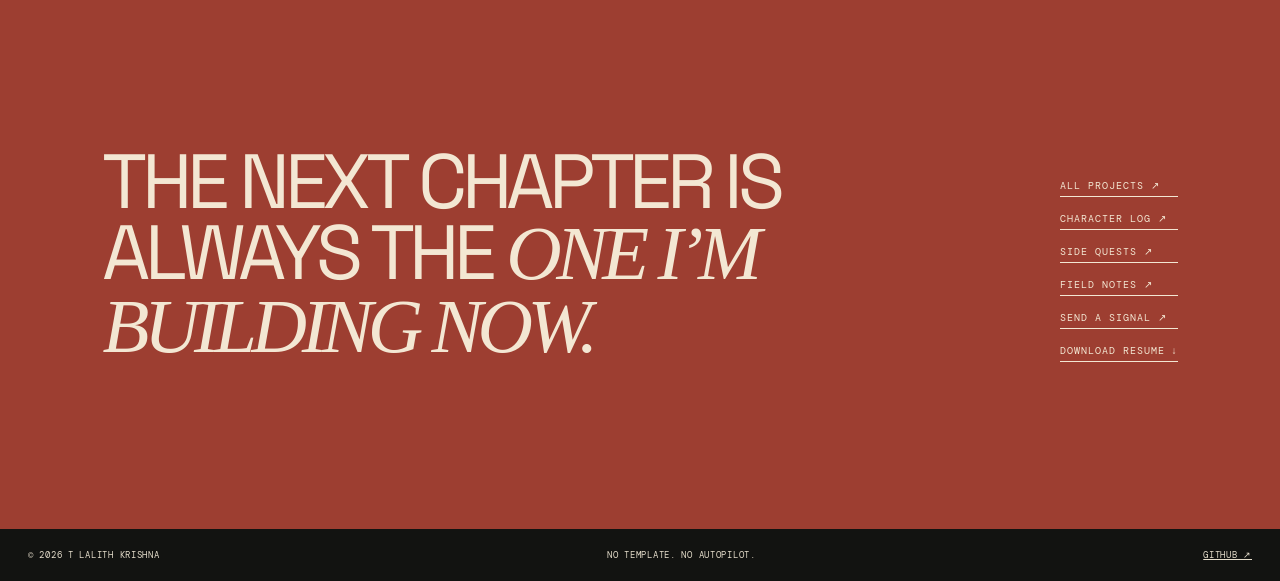
==== commit 73ebdf7f: "Make portfolio header visibly larger" ====
--- a/index.html
+++ b/index.html
@@ -1,5 +1,5 @@
 <!doctype html>
-<html lang="en"><head><meta charset="UTF-8" /><meta name="viewport" content="width=device-width, initial-scale=1.0" /><meta name="description" content="T Lalith Krishna — computational biologist and founder" /><title>T Lalith Krishna — Opening Credits</title><link rel="preconnect" href="https://fonts.googleapis.com"><link rel="preconnect" href="https://fonts.gstatic.com" crossorigin><link href="https://fonts.gstatic.com" crossorigin><link href="https://fonts.googleapis.com/css2?family=DM+Mono:wght@400;500&family=Space+Grotesk:wght@400;600;700&display=swap" rel="stylesheet"><link rel="stylesheet" href="cinema.css" /><link rel="stylesheet" href="experience.css" /><link rel="stylesheet" href="signal-cursor.css" /><link rel="stylesheet" href="ambient.css" /><link rel="stylesheet" href="terminal.css" /><link rel="stylesheet" href="top-nav.css" /><link rel="stylesheet" href="header-scale.css" /></head><body>
+<html lang="en"><head><meta charset="UTF-8" /><meta name="viewport" content="width=device-width, initial-scale=1.0" /><meta name="description" content="T Lalith Krishna — computational biologist and founder" /><title>T Lalith Krishna — Opening Credits</title><link rel="preconnect" href="https://fonts.googleapis.com"><link rel="preconnect" href="https://fonts.gstatic.com" crossorigin><link href="https://fonts.gstatic.com" crossorigin><link href="https://fonts.googleapis.com/css2?family=DM+Mono:wght@400;500&family=Space+Grotesk:wght@400;600;700&display=swap" rel="stylesheet"><link rel="stylesheet" href="cinema.css" /><link rel="stylesheet" href="experience.css" /><link rel="stylesheet" href="signal-cursor.css" /><link rel="stylesheet" href="ambient.css" /><link rel="stylesheet" href="terminal.css" /><link rel="stylesheet" href="top-nav.css" /><link rel="stylesheet" href="header-scale.css" /><link rel="stylesheet" href="header-bold.css" /></head><body>
 <header class="top"><a href="index.html" class="name">T LALITH KRISHNA<span>PERSONAL ARCHIVE</span></a><nav class="top-links" aria-label="Main pages"><a class="active" href="index.html">HOME</a><a href="world.html">WORLD</a><a href="projects.html">MISSIONS</a><a href="about.html">ABOUT</a><details class="top-more"><summary>MORE ↓</summary><nav><a href="sidequests.html">SIDE QUESTS</a><a href="field-notes.html">FIELD NOTES</a><a href="contact.html">CONTACT</a></nav></details></nav><a href="mailto:lalithkrishna747@gmail.com">CONTACT ↗</a></header>
 <main><section class="opening"><div class="opening-image"></div><div class="grain"></div><p class="chapter">CHAPTER 01 — THE BEGINNING OF A VERY LONG STORY</p><h1>LALITH<br /><i>KRISHNA</i></h1><div class="hero-note"><span>COMPUTATIONAL BIOLOGIST</span><span>FOUNDER</span><span>DREAMER</span></div><p class="scroll">SCROLL TO KEEP READING ↓</p></section>
 <section class="statement"><p class="side">THE PLOT</p><h2>I build things for<br /><i>questions that won’t<br />leave me alone.</i></h2><p class="statement-copy">Some of those questions live in a lab. Some become products. All of them start the same way: with enough curiosity to follow the thread.</p><span class="big-mark">01</span></section>
--- a/header-bold.css
+++ b/header-bold.css
@@ -0,0 +1 @@
+.top,.case-nav{min-height:108px!important;padding:0 5.5vw!important;background:#e5ddcb!important}.top .name,.case-nav .name{font-size:15px!important;letter-spacing:.13em}.top .name span,.case-nav .name span{font-size:8px!important;margin-top:3px}.top-links{gap:38px!important}.top-links a{font-size:13px!important;letter-spacing:.1em!important}.top>a:last-child,.case-nav>a:last-child{font-size:12px!important;letter-spacing:.1em}@media(max-width:830px){.top,.case-nav{min-height:76px!important;padding:13px 18px!important}.top-links{gap:8px!important}.top-links a{font-size:8px!important}.top .name,.case-nav .name{font-size:11px!important}}
